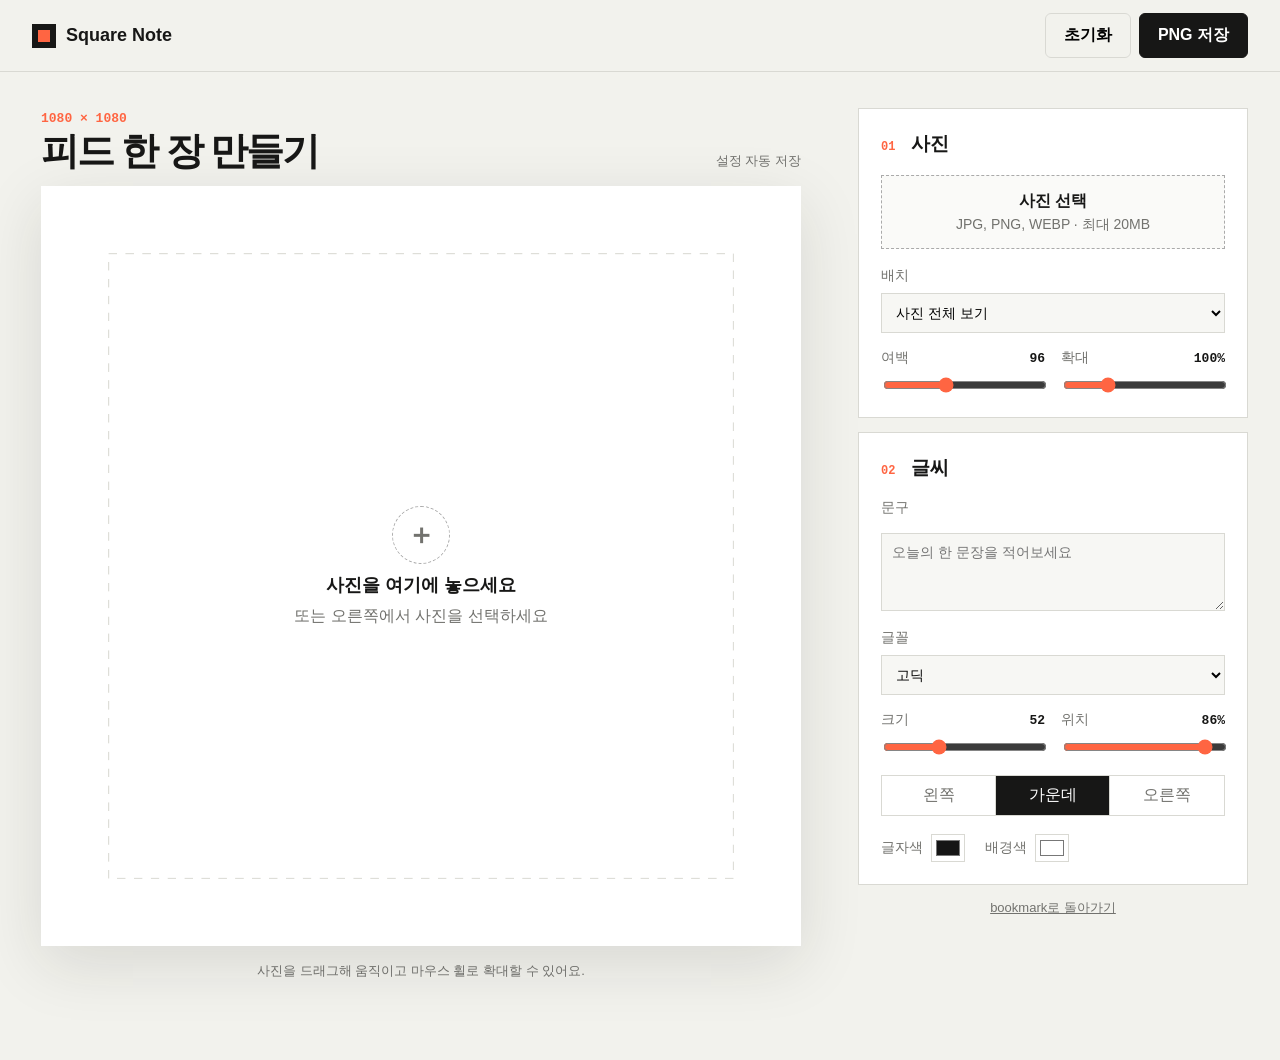
==== access.html @ cfacba8f "feat: turn failed access page into image editor" ====
<!doctype html><html lang="ko"><head><meta charset="utf-8"><meta name="viewport" content="width=device-width,initial-scale=1"><meta name="description" content="인스타 정사각형 사진 편집기"><link rel="icon" href="assets/book-bookmark.svg"><link rel="stylesheet" href="css/access.css?v=20261001-2"><title>Square Note · bookmark</title></head><body>
<header class="topbar"><a class="brand" href="./"><i></i>Square Note</a><div><button id="reset" class="btn light">초기화</button><button id="download" class="btn dark">PNG 저장</button></div></header>
<main class="workspace"><section><div class="heading"><div><small>1080 × 1080</small><h1>피드 한 장 만들기</h1></div><span id="status">설정 자동 저장</span></div><div id="drop" class="canvas-wrap"><canvas id="canvas" width="1080" height="1080"></canvas><div id="hint" class="hint"><b>＋</b><strong>사진을 여기에 놓으세요</strong><span>또는 오른쪽에서 사진을 선택하세요</span></div></div><p class="tip">사진을 드래그해 움직이고 마우스 휠로 확대할 수 있어요.</p></section>
<aside><section class="card"><h2><em>01</em> 사진</h2><label class="upload" for="file"><strong>사진 선택</strong><small>JPG, PNG, WEBP · 최대 20MB</small></label><input id="file" type="file" accept="image/*" hidden><div class="grid"><label class="field wide"><span>배치</span><select id="fit"><option value="contain">사진 전체 보기</option><option value="cover">영역 가득 채우기</option></select></label><label class="field"><span>여백</span><output id="padding-out">96</output><input id="padding" type="range" min="0" max="260" value="96"></label><label class="field"><span>확대</span><output id="zoom-out">100%</output><input id="zoom" type="range" min="50" max="250" value="100"></label></div></section>
<section class="card"><h2><em>02</em> 글씨</h2><label class="field wide text"><span>문구</span><textarea id="text" rows="3" maxlength="120" placeholder="오늘의 한 문장을 적어보세요"></textarea></label><div class="grid"><label class="field wide"><span>글꼴</span><select id="family"><option value="Arial, sans-serif">고딕</option><option value="Georgia, serif">명조</option><option value="'Courier New', monospace">타자기</option></select></label><label class="field"><span>크기</span><output id="size-out">52</output><input id="size" type="range" min="24" max="110" value="52"></label><label class="field"><span>위치</span><output id="y-out">86%</output><input id="text-y" type="range" min="8" max="94" value="86"></label></div><div class="align"><button data-align="left">왼쪽</button><button class="on" data-align="center">가운데</button><button data-align="right">오른쪽</button></div><div class="colors"><label>글자색 <input id="text-color" type="color" value="#151515"></label><label>배경색 <input id="bg" type="color" value="#ffffff"></label></div></section><button id="mobile-download" class="btn dark mobile">PNG로 저장하기</button><a class="back" href="./">bookmark로 돌아가기</a></aside></main><script src="js/access-editor.js?v=20261001-1"></script></body></html>
---- css/access.css ----
:root{font-family:Inter,Pretendard,"Noto Sans KR",sans-serif;color:#171716;background:#f2f2ed;--line:#d9d9d3;--orange:#ff6542}*{box-sizing:border-box}body{margin:0;min-width:320px}button,input,select,textarea{font:inherit}.topbar{height:72px;padding:0 32px;border-bottom:1px solid var(--line);display:flex;align-items:center;justify-content:space-between;position:sticky;top:0;z-index:5;background:rgba(242,242,237,.94);backdrop-filter:blur(12px)}.brand{display:flex;align-items:center;gap:10px;color:inherit;text-decoration:none;font-size:18px;font-weight:800}.brand i{width:24px;height:24px;border:6px solid #171716;background:var(--orange)}.topbar>div{display:flex;gap:8px}.btn{border:1px solid #171716;border-radius:6px;padding:11px 18px;font-weight:750;cursor:pointer}.dark{background:#171716;color:#fff}.light{background:transparent;border-color:var(--line)}.workspace{max-width:1380px;margin:auto;padding:36px 32px 64px;display:grid;grid-template-columns:minmax(0,1fr) 390px;gap:48px;align-items:start}.heading{max-width:760px;margin:0 auto 16px;display:flex;align-items:end;justify-content:space-between}.heading small{color:var(--orange);font:700 13px "Courier New"}.heading h1{font-size:clamp(26px,3vw,40px);letter-spacing:-.055em;line-height:1;margin:6px 0 0}.heading span,.tip{font-size:13px;color:#72726e}.canvas-wrap{position:relative;width:min(100%,760px);aspect-ratio:1;margin:auto;background:#fff;box-shadow:0 18px 60px rgba(30,30,24,.12);overflow:hidden;touch-action:none}.canvas-wrap.over{outline:4px solid var(--orange);outline-offset:4px}canvas{display:block;width:100%;height:100%}.hint{position:absolute;inset:0;display:flex;flex-direction:column;align-items:center;justify-content:center;gap:9px;color:#72726e;pointer-events:none}.hint.hide{display:none}.hint b{width:58px;height:58px;border:1px dashed #aaa;border-radius:50%;display:grid;place-items:center;font-size:28px}.hint strong{color:#171716;font-size:18px}.tip{text-align:center;margin:16px 0}aside{display:grid;gap:14px;position:sticky;top:92px}.card{background:#fff;border:1px solid var(--line);padding:22px}.card h2{font-size:19px;margin:0 0 18px}.card h2 em{font:700 12px "Courier New";color:var(--orange);font-style:normal;margin-right:10px}.upload{min-height:74px;border:1px dashed #aaa;display:flex;align-items:center;justify-content:center;flex-direction:column;gap:4px;background:#fafaf8;cursor:pointer}.upload:hover{border-color:var(--orange);background:#fff6f3}.upload small,.field{color:#72726e;font-size:14px}.grid{display:grid;grid-template-columns:1fr 1fr;gap:16px;margin-top:18px}.field{display:grid;grid-template-columns:1fr auto;gap:8px;align-items:center}.field.wide{grid-column:1/-1}.field select,.field textarea{grid-column:1/-1;width:100%;padding:10px;border:1px solid var(--line);background:#f7f7f4}.field input[type=range]{grid-column:1/-1;width:100%;accent-color:var(--orange)}.field output{color:#171716;font:700 13px "Courier New"}.text{display:flex;align-items:stretch;flex-direction:column}.text textarea{min-height:78px;resize:vertical;margin-top:8px}.align{display:grid;grid-template-columns:repeat(3,1fr);border:1px solid var(--line);margin-top:18px}.align button{padding:9px;border:0;border-right:1px solid var(--line);background:#fff;color:#72726e}.align button:last-child{border:0}.align button.on{background:#171716;color:#fff}.colors{display:flex;gap:20px;margin-top:18px}.colors label{display:flex;align-items:center;gap:8px;color:#72726e;font-size:14px}.colors input{width:34px;height:28px;border:1px solid var(--line);background:#fff}.back{text-align:center;color:#72726e;font-size:13px}.mobile{display:none}@media(max-width:940px){.workspace{grid-template-columns:1fr;gap:28px;padding:24px 18px 48px}aside{position:static}.canvas-wrap,.heading{width:min(100%,680px)}}@media(max-width:560px){.topbar{height:62px;padding:0 14px}.topbar .dark{display:none}.workspace{padding:20px 14px 44px}.heading>span{display:none}.card{padding:18px}.grid{grid-template-columns:1fr}.field.wide{grid-column:auto}.mobile{display:block;width:100%}}
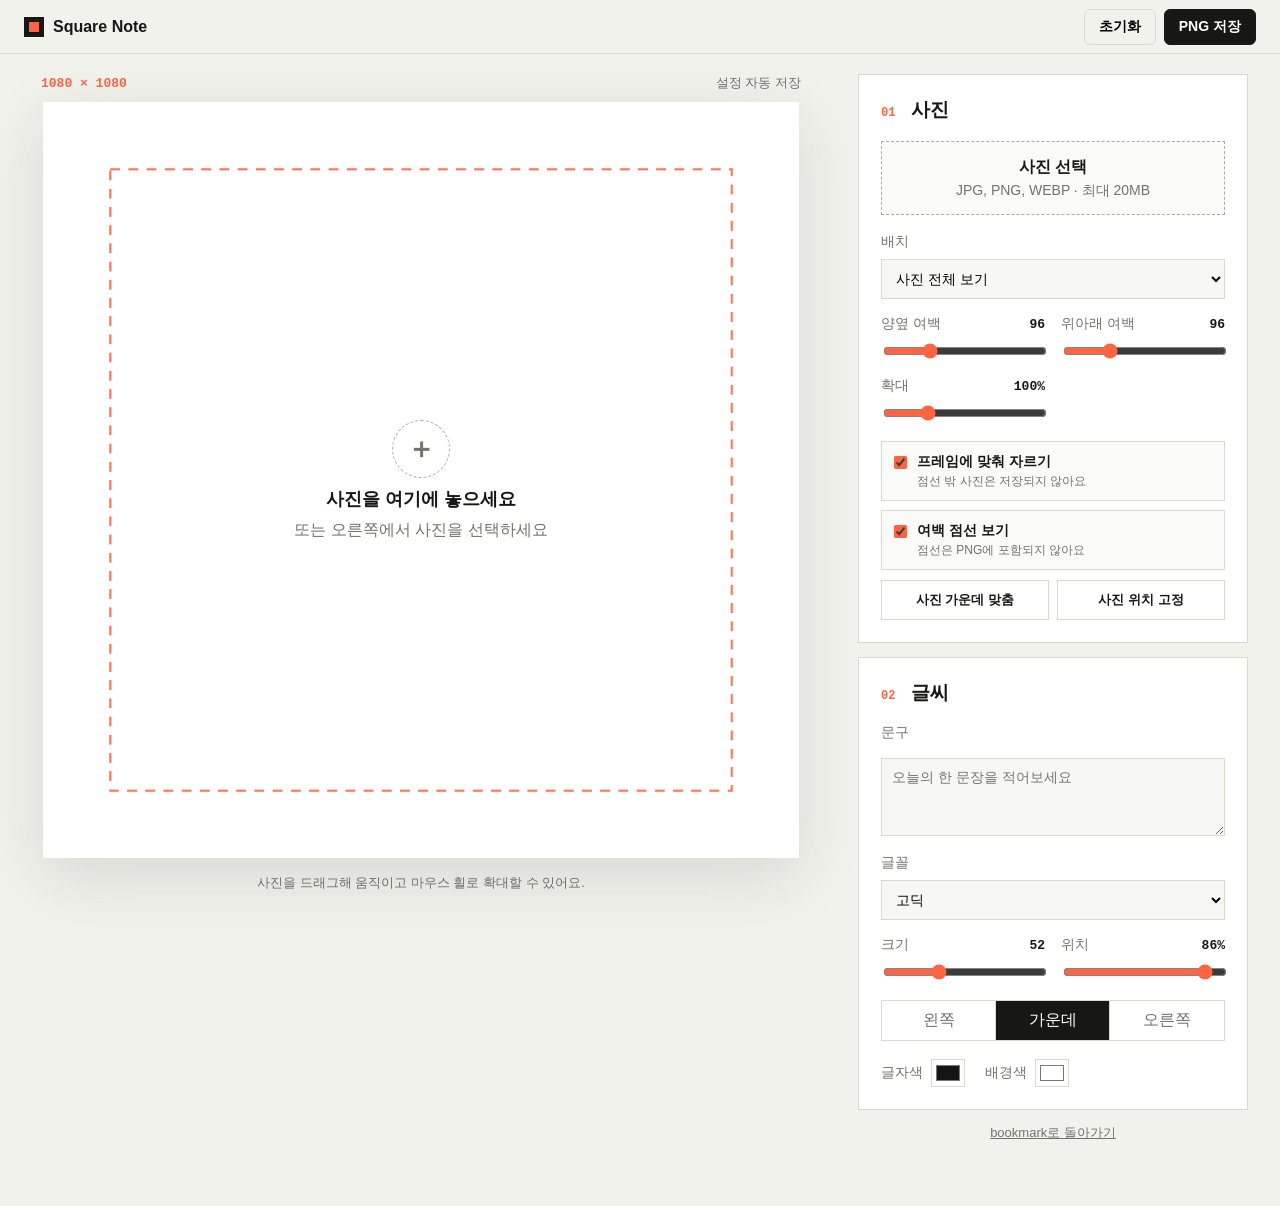
==== commit 40852871: "Upgrade Square Note editor controls" ====
--- a/access.html
+++ b/access.html
@@ -1,5 +1,40 @@
-<!doctype html><html lang="ko"><head><meta charset="utf-8"><meta name="viewport" content="width=device-width,initial-scale=1"><meta name="description" content="인스타 정사각형 사진 편집기"><link rel="icon" href="assets/book-bookmark.svg"><link rel="stylesheet" href="css/access.css?v=20261001-2"><title>Square Note · bookmark</title></head><body>
+<!doctype html>
+<html lang="ko">
+<head>
+  <meta charset="utf-8"><meta name="viewport" content="width=device-width,initial-scale=1">
+  <meta name="description" content="인스타 정사각형 사진 편집기"><link rel="icon" href="assets/book-bookmark.svg">
+  <link rel="stylesheet" href="css/access.css?v=20261002-1"><title>Square Note · bookmark</title>
+</head>
+<body>
 <header class="topbar"><a class="brand" href="./"><i></i>Square Note</a><div><button id="reset" class="btn light">초기화</button><button id="download" class="btn dark">PNG 저장</button></div></header>
-<main class="workspace"><section><div class="heading"><div><small>1080 × 1080</small><h1>피드 한 장 만들기</h1></div><span id="status">설정 자동 저장</span></div><div id="drop" class="canvas-wrap"><canvas id="canvas" width="1080" height="1080"></canvas><div id="hint" class="hint"><b>＋</b><strong>사진을 여기에 놓으세요</strong><span>또는 오른쪽에서 사진을 선택하세요</span></div></div><p class="tip">사진을 드래그해 움직이고 마우스 휠로 확대할 수 있어요.</p></section>
-<aside><section class="card"><h2><em>01</em> 사진</h2><label class="upload" for="file"><strong>사진 선택</strong><small>JPG, PNG, WEBP · 최대 20MB</small></label><input id="file" type="file" accept="image/*" hidden><div class="grid"><label class="field wide"><span>배치</span><select id="fit"><option value="contain">사진 전체 보기</option><option value="cover">영역 가득 채우기</option></select></label><label class="field"><span>여백</span><output id="padding-out">96</output><input id="padding" type="range" min="0" max="260" value="96"></label><label class="field"><span>확대</span><output id="zoom-out">100%</output><input id="zoom" type="range" min="50" max="250" value="100"></label></div></section>
-<section class="card"><h2><em>02</em> 글씨</h2><label class="field wide text"><span>문구</span><textarea id="text" rows="3" maxlength="120" placeholder="오늘의 한 문장을 적어보세요"></textarea></label><div class="grid"><label class="field wide"><span>글꼴</span><select id="family"><option value="Arial, sans-serif">고딕</option><option value="Georgia, serif">명조</option><option value="'Courier New', monospace">타자기</option></select></label><label class="field"><span>크기</span><output id="size-out">52</output><input id="size" type="range" min="24" max="110" value="52"></label><label class="field"><span>위치</span><output id="y-out">86%</output><input id="text-y" type="range" min="8" max="94" value="86"></label></div><div class="align"><button data-align="left">왼쪽</button><button class="on" data-align="center">가운데</button><button data-align="right">오른쪽</button></div><div class="colors"><label>글자색 <input id="text-color" type="color" value="#151515"></label><label>배경색 <input id="bg" type="color" value="#ffffff"></label></div></section><button id="mobile-download" class="btn dark mobile">PNG로 저장하기</button><a class="back" href="./">bookmark로 돌아가기</a></aside></main><script src="js/access-editor.js?v=20261001-1"></script></body></html>
+<main class="workspace">
+  <section class="preview">
+    <div class="heading"><small>1080 × 1080</small><span id="status">설정 자동 저장</span></div>
+    <div id="drop" class="canvas-wrap"><canvas id="canvas" width="1080" height="1080"></canvas><div id="hint" class="hint"><b>＋</b><strong>사진을 여기에 놓으세요</strong><span>또는 오른쪽에서 사진을 선택하세요</span></div></div>
+    <p class="tip">사진을 드래그해 움직이고 마우스 휠로 확대할 수 있어요.</p>
+  </section>
+  <aside>
+    <section class="card">
+      <h2><em>01</em> 사진</h2><label class="upload" for="file"><strong>사진 선택</strong><small>JPG, PNG, WEBP · 최대 20MB</small></label><input id="file" type="file" accept="image/*" hidden>
+      <div class="grid">
+        <label class="field wide"><span>배치</span><select id="fit"><option value="contain">사진 전체 보기</option><option value="cover">영역 가득 채우기</option></select></label>
+        <label class="field"><span>양옆 여백</span><output id="padding-x-out">96</output><input id="padding-x" type="range" min="0" max="360" value="96"></label>
+        <label class="field"><span>위아래 여백</span><output id="padding-y-out">96</output><input id="padding-y" type="range" min="0" max="360" value="96"></label>
+        <label class="field"><span>확대</span><output id="zoom-out">100%</output><input id="zoom" type="range" min="50" max="250" value="100"></label>
+      </div>
+      <div class="photo-options">
+        <label><input id="crop" type="checkbox" checked><span><strong>프레임에 맞춰 자르기</strong><small>점선 밖 사진은 저장되지 않아요</small></span></label>
+        <label><input id="guides" type="checkbox" checked><span><strong>여백 점선 보기</strong><small>점선은 PNG에 포함되지 않아요</small></span></label>
+      </div>
+      <div class="photo-actions"><button id="center" type="button">사진 가운데 맞춤</button><button id="lock" type="button" aria-pressed="false">사진 위치 고정</button></div>
+    </section>
+    <section class="card">
+      <h2><em>02</em> 글씨</h2><label class="field wide text"><span>문구</span><textarea id="text" rows="3" maxlength="120" placeholder="오늘의 한 문장을 적어보세요"></textarea></label>
+      <div class="grid"><label class="field wide"><span>글꼴</span><select id="family"><option value="Arial, sans-serif">고딕</option><option value="Georgia, serif">명조</option><option value="'Courier New', monospace">타자기</option></select></label><label class="field"><span>크기</span><output id="size-out">52</output><input id="size" type="range" min="24" max="110" value="52"></label><label class="field"><span>위치</span><output id="y-out">86%</output><input id="text-y" type="range" min="8" max="94" value="86"></label></div>
+      <div class="align"><button data-align="left">왼쪽</button><button class="on" data-align="center">가운데</button><button data-align="right">오른쪽</button></div><div class="colors"><label>글자색 <input id="text-color" type="color" value="#151515"></label><label>배경색 <input id="bg" type="color" value="#ffffff"></label></div>
+    </section>
+    <button id="mobile-download" class="btn dark mobile">PNG로 저장하기</button><a class="back" href="./">bookmark로 돌아가기</a>
+  </aside>
+</main>
+<script src="js/access-editor.js?v=20261002-1"></script>
+</body></html>
--- a/css/access.css
+++ b/css/access.css
@@ -1 +1,8 @@
-:root{font-family:Inter,Pretendard,"Noto Sans KR",sans-serif;color:#171716;background:#f2f2ed;--line:#d9d9d3;--orange:#ff6542}*{box-sizing:border-box}body{margin:0;min-width:320px}button,input,select,textarea{font:inherit}.topbar{height:72px;padding:0 32px;border-bottom:1px solid var(--line);display:flex;align-items:center;justify-content:space-between;position:sticky;top:0;z-index:5;background:rgba(242,242,237,.94);backdrop-filter:blur(12px)}.brand{display:flex;align-items:center;gap:10px;color:inherit;text-decoration:none;font-size:18px;font-weight:800}.brand i{width:24px;height:24px;border:6px solid #171716;background:var(--orange)}.topbar>div{display:flex;gap:8px}.btn{border:1px solid #171716;border-radius:6px;padding:11px 18px;font-weight:750;cursor:pointer}.dark{background:#171716;color:#fff}.light{background:transparent;border-color:var(--line)}.workspace{max-width:1380px;margin:auto;padding:36px 32px 64px;display:grid;grid-template-columns:minmax(0,1fr) 390px;gap:48px;align-items:start}.heading{max-width:760px;margin:0 auto 16px;display:flex;align-items:end;justify-content:space-between}.heading small{color:var(--orange);font:700 13px "Courier New"}.heading h1{font-size:clamp(26px,3vw,40px);letter-spacing:-.055em;line-height:1;margin:6px 0 0}.heading span,.tip{font-size:13px;color:#72726e}.canvas-wrap{position:relative;width:min(100%,760px);aspect-ratio:1;margin:auto;background:#fff;box-shadow:0 18px 60px rgba(30,30,24,.12);overflow:hidden;touch-action:none}.canvas-wrap.over{outline:4px solid var(--orange);outline-offset:4px}canvas{display:block;width:100%;height:100%}.hint{position:absolute;inset:0;display:flex;flex-direction:column;align-items:center;justify-content:center;gap:9px;color:#72726e;pointer-events:none}.hint.hide{display:none}.hint b{width:58px;height:58px;border:1px dashed #aaa;border-radius:50%;display:grid;place-items:center;font-size:28px}.hint strong{color:#171716;font-size:18px}.tip{text-align:center;margin:16px 0}aside{display:grid;gap:14px;position:sticky;top:92px}.card{background:#fff;border:1px solid var(--line);padding:22px}.card h2{font-size:19px;margin:0 0 18px}.card h2 em{font:700 12px "Courier New";color:var(--orange);font-style:normal;margin-right:10px}.upload{min-height:74px;border:1px dashed #aaa;display:flex;align-items:center;justify-content:center;flex-direction:column;gap:4px;background:#fafaf8;cursor:pointer}.upload:hover{border-color:var(--orange);background:#fff6f3}.upload small,.field{color:#72726e;font-size:14px}.grid{display:grid;grid-template-columns:1fr 1fr;gap:16px;margin-top:18px}.field{display:grid;grid-template-columns:1fr auto;gap:8px;align-items:center}.field.wide{grid-column:1/-1}.field select,.field textarea{grid-column:1/-1;width:100%;padding:10px;border:1px solid var(--line);background:#f7f7f4}.field input[type=range]{grid-column:1/-1;width:100%;accent-color:var(--orange)}.field output{color:#171716;font:700 13px "Courier New"}.text{display:flex;align-items:stretch;flex-direction:column}.text textarea{min-height:78px;resize:vertical;margin-top:8px}.align{display:grid;grid-template-columns:repeat(3,1fr);border:1px solid var(--line);margin-top:18px}.align button{padding:9px;border:0;border-right:1px solid var(--line);background:#fff;color:#72726e}.align button:last-child{border:0}.align button.on{background:#171716;color:#fff}.colors{display:flex;gap:20px;margin-top:18px}.colors label{display:flex;align-items:center;gap:8px;color:#72726e;font-size:14px}.colors input{width:34px;height:28px;border:1px solid var(--line);background:#fff}.back{text-align:center;color:#72726e;font-size:13px}.mobile{display:none}@media(max-width:940px){.workspace{grid-template-columns:1fr;gap:28px;padding:24px 18px 48px}aside{position:static}.canvas-wrap,.heading{width:min(100%,680px)}}@media(max-width:560px){.topbar{height:62px;padding:0 14px}.topbar .dark{display:none}.workspace{padding:20px 14px 44px}.heading>span{display:none}.card{padding:18px}.grid{grid-template-columns:1fr}.field.wide{grid-column:auto}.mobile{display:block;width:100%}}
+:root{font-family:Inter,Pretendard,"Noto Sans KR",sans-serif;color:#171716;background:#f2f2ed;--line:#d9d9d3;--orange:#ff6542;--muted:#72726e}*{box-sizing:border-box}body{margin:0;min-width:320px}button,input,select,textarea{font:inherit}.topbar{height:54px;padding:0 24px;border-bottom:1px solid var(--line);display:flex;align-items:center;justify-content:space-between;position:sticky;top:0;z-index:5;background:rgba(242,242,237,.94);backdrop-filter:blur(12px)}.brand{display:flex;align-items:center;gap:9px;color:inherit;text-decoration:none;font-size:16px;font-weight:800}.brand i{width:20px;height:20px;border:5px solid #171716;background:var(--orange)}.topbar>div{display:flex;gap:8px}.btn{border:1px solid #171716;border-radius:6px;padding:8px 14px;font-size:14px;font-weight:750;cursor:pointer}.dark{background:#171716;color:#fff}.light{background:transparent;border-color:var(--line)}
+.workspace{max-width:1380px;margin:auto;padding:20px 32px 64px;display:grid;grid-template-columns:minmax(0,1fr) 390px;gap:48px;align-items:start}.preview{min-width:0;position:sticky;top:74px;align-self:start}.heading{max-width:760px;margin:0 auto 10px;display:flex;align-items:center;justify-content:space-between}.heading small{color:var(--orange);font:700 13px "Courier New"}.heading span,.tip{font-size:13px;color:var(--muted)}.canvas-wrap{position:relative;width:min(100%,760px,calc(100vh - 144px));aspect-ratio:1;margin:auto;background:#fff;box-shadow:0 18px 60px rgba(30,30,24,.12);overflow:hidden;touch-action:none}.canvas-wrap.over{outline:4px solid var(--orange);outline-offset:4px}canvas{display:block;width:100%;height:100%}canvas.locked{cursor:not-allowed}.hint{position:absolute;inset:0;display:flex;flex-direction:column;align-items:center;justify-content:center;gap:9px;color:var(--muted);pointer-events:none}.hint.hide{display:none}.hint b{width:58px;height:58px;border:1px dashed #aaa;border-radius:50%;display:grid;place-items:center;font-size:28px}.hint strong{color:#171716;font-size:18px}.tip{text-align:center;margin:16px 0}
+aside{display:grid;gap:14px;position:sticky;top:74px}.card{background:#fff;border:1px solid var(--line);padding:22px}.card h2{font-size:19px;margin:0 0 18px}.card h2 em{font:700 12px "Courier New";color:var(--orange);font-style:normal;margin-right:10px}.upload{min-height:74px;border:1px dashed #aaa;display:flex;align-items:center;justify-content:center;flex-direction:column;gap:4px;background:#fafaf8;cursor:pointer}.upload:hover{border-color:var(--orange);background:#fff6f3}.upload small,.field{color:var(--muted);font-size:14px}.grid{display:grid;grid-template-columns:1fr 1fr;gap:16px;margin-top:18px}.field{display:grid;grid-template-columns:1fr auto;gap:8px;align-items:center}.field.wide{grid-column:1/-1}.field select,.field textarea{grid-column:1/-1;width:100%;padding:10px;border:1px solid var(--line);background:#f7f7f4}.field input[type=range]{grid-column:1/-1;width:100%;accent-color:var(--orange)}.field input[type=range]:disabled{cursor:not-allowed;opacity:.45}.field output{color:#171716;font:700 13px "Courier New"}.text{display:flex;align-items:stretch;flex-direction:column}.text textarea{min-height:78px;resize:vertical;margin-top:8px}
+.photo-options{display:grid;gap:9px;margin-top:18px}.photo-options>label{display:flex;align-items:flex-start;gap:10px;padding:11px 12px;border:1px solid var(--line);background:#fafaf8;cursor:pointer}.photo-options input{margin:3px 0 0;accent-color:var(--orange)}.photo-options span{display:grid;gap:2px}.photo-options strong{font-size:14px}.photo-options small{color:var(--muted);font-size:12px;line-height:1.35}.photo-actions{display:grid;grid-template-columns:1fr 1fr;gap:8px;margin-top:10px}.photo-actions button{min-height:40px;padding:8px 10px;border:1px solid var(--line);background:#fff;color:#171716;font-size:13px;font-weight:700;cursor:pointer}.photo-actions button:hover{border-color:#171716}.photo-actions button.on{color:#fff;background:var(--orange);border-color:var(--orange)}
+.align{display:grid;grid-template-columns:repeat(3,1fr);border:1px solid var(--line);margin-top:18px}.align button{padding:9px;border:0;border-right:1px solid var(--line);background:#fff;color:var(--muted)}.align button:last-child{border:0}.align button.on{background:#171716;color:#fff}.colors{display:flex;gap:20px;margin-top:18px}.colors label{display:flex;align-items:center;gap:8px;color:var(--muted);font-size:14px}.colors input{width:34px;height:28px;border:1px solid var(--line);background:#fff}.back{text-align:center;color:var(--muted);font-size:13px}.mobile{display:none}
+@media(max-width:940px){.workspace{grid-template-columns:1fr;gap:28px;padding:24px 18px 48px}.preview,aside{position:static}.canvas-wrap,.heading{width:min(100%,680px)}}
+@media(max-width:560px){.topbar{height:52px;padding:0 14px}.topbar .dark{display:none}.workspace{padding:20px 14px 44px}.heading>span{display:none}.card{padding:18px}.grid{grid-template-columns:1fr}.field.wide{grid-column:auto}.mobile{display:block;width:100%}}
+@media(prefers-reduced-motion:reduce){*{scroll-behavior:auto!important;transition:none!important}}
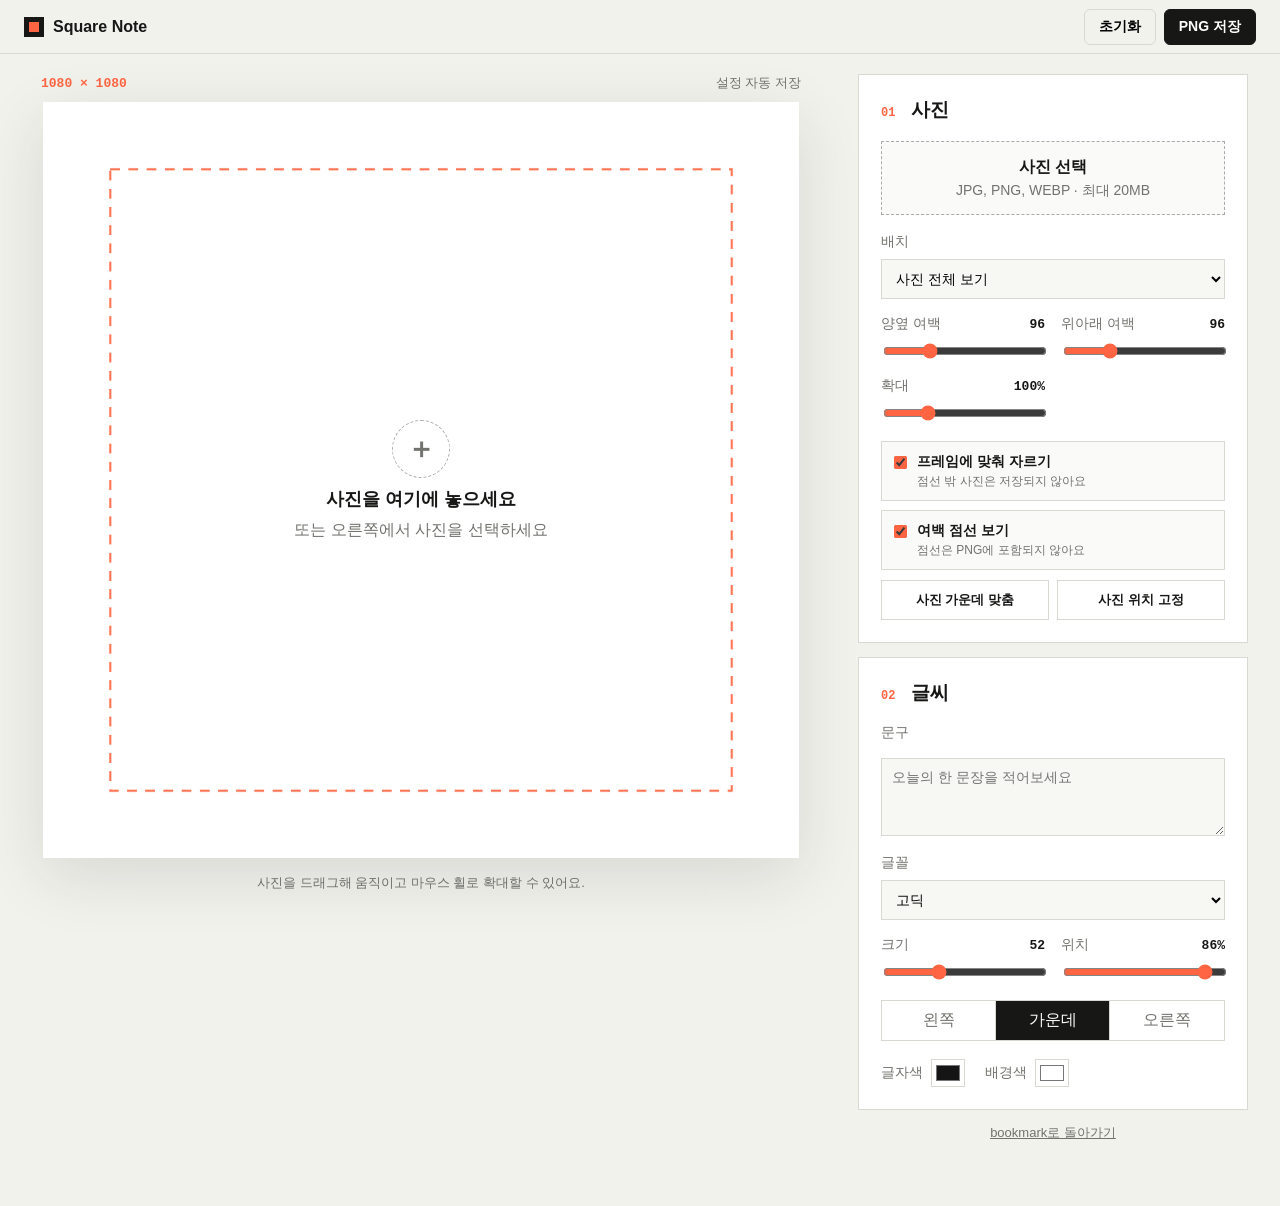
==== commit 4e594563: "Keep editor canvas fixed while scrolling" ====
--- a/access.html
+++ b/access.html
@@ -3,7 +3,7 @@
 <head>
   <meta charset="utf-8"><meta name="viewport" content="width=device-width,initial-scale=1">
   <meta name="description" content="인스타 정사각형 사진 편집기"><link rel="icon" href="assets/book-bookmark.svg">
-  <link rel="stylesheet" href="css/access.css?v=20261002-1"><title>Square Note · bookmark</title>
+  <link rel="stylesheet" href="css/access.css?v=20261002-2"><title>Square Note · bookmark</title>
 </head>
 <body>
 <header class="topbar"><a class="brand" href="./"><i></i>Square Note</a><div><button id="reset" class="btn light">초기화</button><button id="download" class="btn dark">PNG 저장</button></div></header>
--- a/css/access.css
+++ b/css/access.css
@@ -1,8 +1,8 @@
 :root{font-family:Inter,Pretendard,"Noto Sans KR",sans-serif;color:#171716;background:#f2f2ed;--line:#d9d9d3;--orange:#ff6542;--muted:#72726e}*{box-sizing:border-box}body{margin:0;min-width:320px}button,input,select,textarea{font:inherit}.topbar{height:54px;padding:0 24px;border-bottom:1px solid var(--line);display:flex;align-items:center;justify-content:space-between;position:sticky;top:0;z-index:5;background:rgba(242,242,237,.94);backdrop-filter:blur(12px)}.brand{display:flex;align-items:center;gap:9px;color:inherit;text-decoration:none;font-size:16px;font-weight:800}.brand i{width:20px;height:20px;border:5px solid #171716;background:var(--orange)}.topbar>div{display:flex;gap:8px}.btn{border:1px solid #171716;border-radius:6px;padding:8px 14px;font-size:14px;font-weight:750;cursor:pointer}.dark{background:#171716;color:#fff}.light{background:transparent;border-color:var(--line)}
-.workspace{max-width:1380px;margin:auto;padding:20px 32px 64px;display:grid;grid-template-columns:minmax(0,1fr) 390px;gap:48px;align-items:start}.preview{min-width:0;position:sticky;top:74px;align-self:start}.heading{max-width:760px;margin:0 auto 10px;display:flex;align-items:center;justify-content:space-between}.heading small{color:var(--orange);font:700 13px "Courier New"}.heading span,.tip{font-size:13px;color:var(--muted)}.canvas-wrap{position:relative;width:min(100%,760px,calc(100vh - 144px));aspect-ratio:1;margin:auto;background:#fff;box-shadow:0 18px 60px rgba(30,30,24,.12);overflow:hidden;touch-action:none}.canvas-wrap.over{outline:4px solid var(--orange);outline-offset:4px}canvas{display:block;width:100%;height:100%}canvas.locked{cursor:not-allowed}.hint{position:absolute;inset:0;display:flex;flex-direction:column;align-items:center;justify-content:center;gap:9px;color:var(--muted);pointer-events:none}.hint.hide{display:none}.hint b{width:58px;height:58px;border:1px dashed #aaa;border-radius:50%;display:grid;place-items:center;font-size:28px}.hint strong{color:#171716;font-size:18px}.tip{text-align:center;margin:16px 0}
-aside{display:grid;gap:14px;position:sticky;top:74px}.card{background:#fff;border:1px solid var(--line);padding:22px}.card h2{font-size:19px;margin:0 0 18px}.card h2 em{font:700 12px "Courier New";color:var(--orange);font-style:normal;margin-right:10px}.upload{min-height:74px;border:1px dashed #aaa;display:flex;align-items:center;justify-content:center;flex-direction:column;gap:4px;background:#fafaf8;cursor:pointer}.upload:hover{border-color:var(--orange);background:#fff6f3}.upload small,.field{color:var(--muted);font-size:14px}.grid{display:grid;grid-template-columns:1fr 1fr;gap:16px;margin-top:18px}.field{display:grid;grid-template-columns:1fr auto;gap:8px;align-items:center}.field.wide{grid-column:1/-1}.field select,.field textarea{grid-column:1/-1;width:100%;padding:10px;border:1px solid var(--line);background:#f7f7f4}.field input[type=range]{grid-column:1/-1;width:100%;accent-color:var(--orange)}.field input[type=range]:disabled{cursor:not-allowed;opacity:.45}.field output{color:#171716;font:700 13px "Courier New"}.text{display:flex;align-items:stretch;flex-direction:column}.text textarea{min-height:78px;resize:vertical;margin-top:8px}
+.workspace{max-width:1380px;margin:auto;padding:20px 32px 64px}.preview{position:fixed;top:74px;left:max(32px,calc((100vw - 1380px)/2 + 32px));width:min(calc(100vw - 502px),878px)}.heading{max-width:760px;margin:0 auto 10px;display:flex;align-items:center;justify-content:space-between}.heading small{color:var(--orange);font:700 13px "Courier New"}.heading span,.tip{font-size:13px;color:var(--muted)}.canvas-wrap{position:relative;width:min(100%,760px,calc(100vh - 144px));aspect-ratio:1;margin:auto;background:#fff;box-shadow:0 18px 60px rgba(30,30,24,.12);overflow:hidden;touch-action:none}.canvas-wrap.over{outline:4px solid var(--orange);outline-offset:4px}canvas{display:block;width:100%;height:100%}canvas.locked{cursor:not-allowed}.hint{position:absolute;inset:0;display:flex;flex-direction:column;align-items:center;justify-content:center;gap:9px;color:var(--muted);pointer-events:none}.hint.hide{display:none}.hint b{width:58px;height:58px;border:1px dashed #aaa;border-radius:50%;display:grid;place-items:center;font-size:28px}.hint strong{color:#171716;font-size:18px}.tip{text-align:center;margin:16px 0}
+aside{width:390px;margin-left:auto;display:grid;gap:14px}.card{background:#fff;border:1px solid var(--line);padding:22px}.card h2{font-size:19px;margin:0 0 18px}.card h2 em{font:700 12px "Courier New";color:var(--orange);font-style:normal;margin-right:10px}.upload{min-height:74px;border:1px dashed #aaa;display:flex;align-items:center;justify-content:center;flex-direction:column;gap:4px;background:#fafaf8;cursor:pointer}.upload:hover{border-color:var(--orange);background:#fff6f3}.upload small,.field{color:var(--muted);font-size:14px}.grid{display:grid;grid-template-columns:1fr 1fr;gap:16px;margin-top:18px}.field{display:grid;grid-template-columns:1fr auto;gap:8px;align-items:center}.field.wide{grid-column:1/-1}.field select,.field textarea{grid-column:1/-1;width:100%;padding:10px;border:1px solid var(--line);background:#f7f7f4}.field input[type=range]{grid-column:1/-1;width:100%;accent-color:var(--orange)}.field input[type=range]:disabled{cursor:not-allowed;opacity:.45}.field output{color:#171716;font:700 13px "Courier New"}.text{display:flex;align-items:stretch;flex-direction:column}.text textarea{min-height:78px;resize:vertical;margin-top:8px}
 .photo-options{display:grid;gap:9px;margin-top:18px}.photo-options>label{display:flex;align-items:flex-start;gap:10px;padding:11px 12px;border:1px solid var(--line);background:#fafaf8;cursor:pointer}.photo-options input{margin:3px 0 0;accent-color:var(--orange)}.photo-options span{display:grid;gap:2px}.photo-options strong{font-size:14px}.photo-options small{color:var(--muted);font-size:12px;line-height:1.35}.photo-actions{display:grid;grid-template-columns:1fr 1fr;gap:8px;margin-top:10px}.photo-actions button{min-height:40px;padding:8px 10px;border:1px solid var(--line);background:#fff;color:#171716;font-size:13px;font-weight:700;cursor:pointer}.photo-actions button:hover{border-color:#171716}.photo-actions button.on{color:#fff;background:var(--orange);border-color:var(--orange)}
 .align{display:grid;grid-template-columns:repeat(3,1fr);border:1px solid var(--line);margin-top:18px}.align button{padding:9px;border:0;border-right:1px solid var(--line);background:#fff;color:var(--muted)}.align button:last-child{border:0}.align button.on{background:#171716;color:#fff}.colors{display:flex;gap:20px;margin-top:18px}.colors label{display:flex;align-items:center;gap:8px;color:var(--muted);font-size:14px}.colors input{width:34px;height:28px;border:1px solid var(--line);background:#fff}.back{text-align:center;color:var(--muted);font-size:13px}.mobile{display:none}
-@media(max-width:940px){.workspace{grid-template-columns:1fr;gap:28px;padding:24px 18px 48px}.preview,aside{position:static}.canvas-wrap,.heading{width:min(100%,680px)}}
+@media(max-width:940px){.workspace{padding:24px 18px 48px}.preview{position:static;width:auto}.canvas-wrap,.heading{width:min(100%,680px)}aside{width:auto;margin:28px 0 0}}
 @media(max-width:560px){.topbar{height:52px;padding:0 14px}.topbar .dark{display:none}.workspace{padding:20px 14px 44px}.heading>span{display:none}.card{padding:18px}.grid{grid-template-columns:1fr}.field.wide{grid-column:auto}.mobile{display:block;width:100%}}
 @media(prefers-reduced-motion:reduce){*{scroll-behavior:auto!important;transition:none!important}}
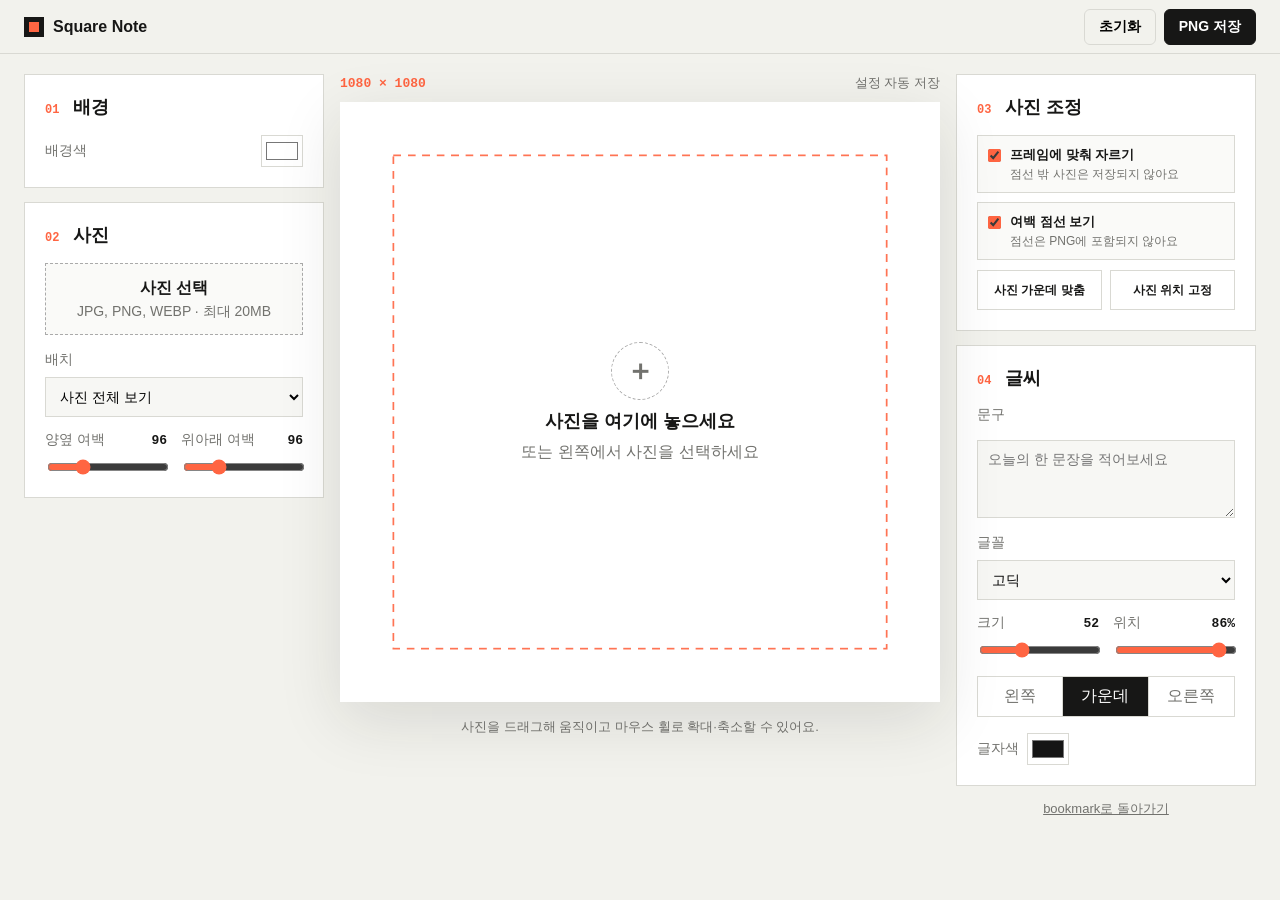
==== commit ab50d07b: "Center canvas between editing controls" ====
--- a/access.html
+++ b/access.html
@@ -1,40 +1,22 @@
 <!doctype html>
-<html lang="ko">
-<head>
-  <meta charset="utf-8"><meta name="viewport" content="width=device-width,initial-scale=1">
-  <meta name="description" content="인스타 정사각형 사진 편집기"><link rel="icon" href="assets/book-bookmark.svg">
-  <link rel="stylesheet" href="css/access.css?v=20261002-2"><title>Square Note · bookmark</title>
-</head>
+<html lang="ko"><head><meta charset="utf-8"><meta name="viewport" content="width=device-width,initial-scale=1"><meta name="description" content="인스타 정사각형 사진 편집기"><link rel="icon" href="assets/book-bookmark.svg"><link rel="stylesheet" href="css/access.css?v=20261003-1"><title>Square Note · bookmark</title></head>
 <body>
 <header class="topbar"><a class="brand" href="./"><i></i>Square Note</a><div><button id="reset" class="btn light">초기화</button><button id="download" class="btn dark">PNG 저장</button></div></header>
 <main class="workspace">
-  <section class="preview">
-    <div class="heading"><small>1080 × 1080</small><span id="status">설정 자동 저장</span></div>
-    <div id="drop" class="canvas-wrap"><canvas id="canvas" width="1080" height="1080"></canvas><div id="hint" class="hint"><b>＋</b><strong>사진을 여기에 놓으세요</strong><span>또는 오른쪽에서 사진을 선택하세요</span></div></div>
-    <p class="tip">사진을 드래그해 움직이고 마우스 휠로 확대할 수 있어요.</p>
-  </section>
-  <aside>
-    <section class="card">
-      <h2><em>01</em> 사진</h2><label class="upload" for="file"><strong>사진 선택</strong><small>JPG, PNG, WEBP · 최대 20MB</small></label><input id="file" type="file" accept="image/*" hidden>
-      <div class="grid">
-        <label class="field wide"><span>배치</span><select id="fit"><option value="contain">사진 전체 보기</option><option value="cover">영역 가득 채우기</option></select></label>
-        <label class="field"><span>양옆 여백</span><output id="padding-x-out">96</output><input id="padding-x" type="range" min="0" max="360" value="96"></label>
-        <label class="field"><span>위아래 여백</span><output id="padding-y-out">96</output><input id="padding-y" type="range" min="0" max="360" value="96"></label>
-        <label class="field"><span>확대</span><output id="zoom-out">100%</output><input id="zoom" type="range" min="50" max="250" value="100"></label>
-      </div>
-      <div class="photo-options">
-        <label><input id="crop" type="checkbox" checked><span><strong>프레임에 맞춰 자르기</strong><small>점선 밖 사진은 저장되지 않아요</small></span></label>
-        <label><input id="guides" type="checkbox" checked><span><strong>여백 점선 보기</strong><small>점선은 PNG에 포함되지 않아요</small></span></label>
-      </div>
-      <div class="photo-actions"><button id="center" type="button">사진 가운데 맞춤</button><button id="lock" type="button" aria-pressed="false">사진 위치 고정</button></div>
+  <aside class="controls controls-left">
+    <section class="card"><h2><em>01</em> 배경</h2><label class="background-picker"><span>배경색</span><input id="bg" type="color" value="#ffffff"></label></section>
+    <section class="card"><h2><em>02</em> 사진</h2><label class="upload" for="file"><strong>사진 선택</strong><small>JPG, PNG, WEBP · 최대 20MB</small></label><input id="file" type="file" accept="image/*" hidden>
+      <div class="grid"><label class="field wide"><span>배치</span><select id="fit"><option value="contain">사진 전체 보기</option><option value="cover">영역 가득 채우기</option></select></label><label class="field"><span>양옆 여백</span><output id="padding-x-out">96</output><input id="padding-x" type="range" min="0" max="360" value="96"></label><label class="field"><span>위아래 여백</span><output id="padding-y-out">96</output><input id="padding-y" type="range" min="0" max="360" value="96"></label></div>
     </section>
-    <section class="card">
-      <h2><em>02</em> 글씨</h2><label class="field wide text"><span>문구</span><textarea id="text" rows="3" maxlength="120" placeholder="오늘의 한 문장을 적어보세요"></textarea></label>
-      <div class="grid"><label class="field wide"><span>글꼴</span><select id="family"><option value="Arial, sans-serif">고딕</option><option value="Georgia, serif">명조</option><option value="'Courier New', monospace">타자기</option></select></label><label class="field"><span>크기</span><output id="size-out">52</output><input id="size" type="range" min="24" max="110" value="52"></label><label class="field"><span>위치</span><output id="y-out">86%</output><input id="text-y" type="range" min="8" max="94" value="86"></label></div>
-      <div class="align"><button data-align="left">왼쪽</button><button class="on" data-align="center">가운데</button><button data-align="right">오른쪽</button></div><div class="colors"><label>글자색 <input id="text-color" type="color" value="#151515"></label><label>배경색 <input id="bg" type="color" value="#ffffff"></label></div>
-    </section>
+  </aside>
+
+  <section class="preview"><div class="heading"><small>1080 × 1080</small><span id="status">설정 자동 저장</span></div><div id="drop" class="canvas-wrap"><canvas id="canvas" width="1080" height="1080"></canvas><div id="hint" class="hint"><b>＋</b><strong>사진을 여기에 놓으세요</strong><span>또는 왼쪽에서 사진을 선택하세요</span></div></div><p class="tip">사진을 드래그해 움직이고 마우스 휠로 확대·축소할 수 있어요.</p></section>
+
+  <aside class="controls controls-right">
+    <section class="card"><h2><em>03</em> 사진 조정</h2><div class="photo-options"><label><input id="crop" type="checkbox" checked><span><strong>프레임에 맞춰 자르기</strong><small>점선 밖 사진은 저장되지 않아요</small></span></label><label><input id="guides" type="checkbox" checked><span><strong>여백 점선 보기</strong><small>점선은 PNG에 포함되지 않아요</small></span></label></div><div class="photo-actions"><button id="center" type="button">사진 가운데 맞춤</button><button id="lock" type="button" aria-pressed="false">사진 위치 고정</button></div></section>
+    <section class="card"><h2><em>04</em> 글씨</h2><label class="field wide text"><span>문구</span><textarea id="text" rows="3" maxlength="120" placeholder="오늘의 한 문장을 적어보세요"></textarea></label><div class="grid"><label class="field wide"><span>글꼴</span><select id="family"><option value="Arial, sans-serif">고딕</option><option value="Georgia, serif">명조</option><option value="'Courier New', monospace">타자기</option></select></label><label class="field"><span>크기</span><output id="size-out">52</output><input id="size" type="range" min="24" max="110" value="52"></label><label class="field"><span>위치</span><output id="y-out">86%</output><input id="text-y" type="range" min="8" max="94" value="86"></label></div><div class="align"><button data-align="left">왼쪽</button><button class="on" data-align="center">가운데</button><button data-align="right">오른쪽</button></div><div class="colors"><label>글자색 <input id="text-color" type="color" value="#151515"></label></div></section>
     <button id="mobile-download" class="btn dark mobile">PNG로 저장하기</button><a class="back" href="./">bookmark로 돌아가기</a>
   </aside>
 </main>
-<script src="js/access-editor.js?v=20261002-1"></script>
+<script src="js/access-editor.js?v=20261003-1"></script>
 </body></html>
--- a/css/access.css
+++ b/css/access.css
@@ -1,8 +1,7 @@
-:root{font-family:Inter,Pretendard,"Noto Sans KR",sans-serif;color:#171716;background:#f2f2ed;--line:#d9d9d3;--orange:#ff6542;--muted:#72726e}*{box-sizing:border-box}body{margin:0;min-width:320px}button,input,select,textarea{font:inherit}.topbar{height:54px;padding:0 24px;border-bottom:1px solid var(--line);display:flex;align-items:center;justify-content:space-between;position:sticky;top:0;z-index:5;background:rgba(242,242,237,.94);backdrop-filter:blur(12px)}.brand{display:flex;align-items:center;gap:9px;color:inherit;text-decoration:none;font-size:16px;font-weight:800}.brand i{width:20px;height:20px;border:5px solid #171716;background:var(--orange)}.topbar>div{display:flex;gap:8px}.btn{border:1px solid #171716;border-radius:6px;padding:8px 14px;font-size:14px;font-weight:750;cursor:pointer}.dark{background:#171716;color:#fff}.light{background:transparent;border-color:var(--line)}
-.workspace{max-width:1380px;margin:auto;padding:20px 32px 64px}.preview{position:fixed;top:74px;left:max(32px,calc((100vw - 1380px)/2 + 32px));width:min(calc(100vw - 502px),878px)}.heading{max-width:760px;margin:0 auto 10px;display:flex;align-items:center;justify-content:space-between}.heading small{color:var(--orange);font:700 13px "Courier New"}.heading span,.tip{font-size:13px;color:var(--muted)}.canvas-wrap{position:relative;width:min(100%,760px,calc(100vh - 144px));aspect-ratio:1;margin:auto;background:#fff;box-shadow:0 18px 60px rgba(30,30,24,.12);overflow:hidden;touch-action:none}.canvas-wrap.over{outline:4px solid var(--orange);outline-offset:4px}canvas{display:block;width:100%;height:100%}canvas.locked{cursor:not-allowed}.hint{position:absolute;inset:0;display:flex;flex-direction:column;align-items:center;justify-content:center;gap:9px;color:var(--muted);pointer-events:none}.hint.hide{display:none}.hint b{width:58px;height:58px;border:1px dashed #aaa;border-radius:50%;display:grid;place-items:center;font-size:28px}.hint strong{color:#171716;font-size:18px}.tip{text-align:center;margin:16px 0}
-aside{width:390px;margin-left:auto;display:grid;gap:14px}.card{background:#fff;border:1px solid var(--line);padding:22px}.card h2{font-size:19px;margin:0 0 18px}.card h2 em{font:700 12px "Courier New";color:var(--orange);font-style:normal;margin-right:10px}.upload{min-height:74px;border:1px dashed #aaa;display:flex;align-items:center;justify-content:center;flex-direction:column;gap:4px;background:#fafaf8;cursor:pointer}.upload:hover{border-color:var(--orange);background:#fff6f3}.upload small,.field{color:var(--muted);font-size:14px}.grid{display:grid;grid-template-columns:1fr 1fr;gap:16px;margin-top:18px}.field{display:grid;grid-template-columns:1fr auto;gap:8px;align-items:center}.field.wide{grid-column:1/-1}.field select,.field textarea{grid-column:1/-1;width:100%;padding:10px;border:1px solid var(--line);background:#f7f7f4}.field input[type=range]{grid-column:1/-1;width:100%;accent-color:var(--orange)}.field input[type=range]:disabled{cursor:not-allowed;opacity:.45}.field output{color:#171716;font:700 13px "Courier New"}.text{display:flex;align-items:stretch;flex-direction:column}.text textarea{min-height:78px;resize:vertical;margin-top:8px}
-.photo-options{display:grid;gap:9px;margin-top:18px}.photo-options>label{display:flex;align-items:flex-start;gap:10px;padding:11px 12px;border:1px solid var(--line);background:#fafaf8;cursor:pointer}.photo-options input{margin:3px 0 0;accent-color:var(--orange)}.photo-options span{display:grid;gap:2px}.photo-options strong{font-size:14px}.photo-options small{color:var(--muted);font-size:12px;line-height:1.35}.photo-actions{display:grid;grid-template-columns:1fr 1fr;gap:8px;margin-top:10px}.photo-actions button{min-height:40px;padding:8px 10px;border:1px solid var(--line);background:#fff;color:#171716;font-size:13px;font-weight:700;cursor:pointer}.photo-actions button:hover{border-color:#171716}.photo-actions button.on{color:#fff;background:var(--orange);border-color:var(--orange)}
-.align{display:grid;grid-template-columns:repeat(3,1fr);border:1px solid var(--line);margin-top:18px}.align button{padding:9px;border:0;border-right:1px solid var(--line);background:#fff;color:var(--muted)}.align button:last-child{border:0}.align button.on{background:#171716;color:#fff}.colors{display:flex;gap:20px;margin-top:18px}.colors label{display:flex;align-items:center;gap:8px;color:var(--muted);font-size:14px}.colors input{width:34px;height:28px;border:1px solid var(--line);background:#fff}.back{text-align:center;color:var(--muted);font-size:13px}.mobile{display:none}
-@media(max-width:940px){.workspace{padding:24px 18px 48px}.preview{position:static;width:auto}.canvas-wrap,.heading{width:min(100%,680px)}aside{width:auto;margin:28px 0 0}}
+:root{font-family:Inter,Pretendard,"Noto Sans KR",sans-serif;color:#171716;background:#f2f2ed;--line:#d9d9d3;--orange:#ff6542;--muted:#72726e}*{box-sizing:border-box}body{margin:0;min-width:320px}button,input,select,textarea{font:inherit}.topbar{height:54px;padding:0 24px;border-bottom:1px solid var(--line);display:flex;align-items:center;justify-content:space-between;position:sticky;top:0;z-index:10;background:rgba(242,242,237,.94);backdrop-filter:blur(12px)}.brand{display:flex;align-items:center;gap:9px;color:inherit;text-decoration:none;font-size:16px;font-weight:800}.brand i{width:20px;height:20px;border:5px solid #171716;background:var(--orange)}.topbar>div{display:flex;gap:8px}.btn{border:1px solid #171716;border-radius:6px;padding:8px 14px;font-size:14px;font-weight:750;cursor:pointer}.dark{background:#171716;color:#fff}.light{background:transparent;border-color:var(--line)}
+.workspace{max-width:1480px;margin:auto;padding:20px 24px 64px;display:grid;grid-template-columns:300px minmax(420px,1fr) 300px;gap:24px;align-items:start}.controls{display:grid;gap:14px}.preview{position:fixed;top:74px;left:50%;transform:translateX(-50%);width:min(calc(100vw - 680px),760px)}.heading{width:100%;margin:0 auto 10px;display:flex;align-items:center;justify-content:space-between}.heading small{color:var(--orange);font:700 13px "Courier New"}.heading span,.tip{font-size:13px;color:var(--muted)}.canvas-wrap{position:relative;width:min(100%,calc(100vh - 144px));aspect-ratio:1;margin:auto;background:#fff;box-shadow:0 18px 60px rgba(30,30,24,.12);overflow:hidden;touch-action:none}.canvas-wrap.over{outline:4px solid var(--orange);outline-offset:4px}canvas{display:block;width:100%;height:100%}canvas.locked{cursor:not-allowed}.hint{position:absolute;inset:0;display:flex;flex-direction:column;align-items:center;justify-content:center;gap:9px;color:var(--muted);pointer-events:none;text-align:center}.hint.hide{display:none}.hint b{width:58px;height:58px;border:1px dashed #aaa;border-radius:50%;display:grid;place-items:center;font-size:28px}.hint strong{color:#171716;font-size:18px}.tip{text-align:center;margin:16px 0}.controls-left{grid-column:1}.controls-right{grid-column:3}.preview{grid-column:2}
+.card{background:#fff;border:1px solid var(--line);padding:20px}.card h2{font-size:18px;margin:0 0 16px}.card h2 em{font:700 12px "Courier New";color:var(--orange);font-style:normal;margin-right:9px}.background-picker{display:flex;align-items:center;justify-content:space-between;color:var(--muted);font-size:14px}.background-picker input,.colors input{width:42px;height:32px;padding:2px;border:1px solid var(--line);background:#fff;cursor:pointer}.upload{min-height:72px;border:1px dashed #aaa;display:flex;align-items:center;justify-content:center;flex-direction:column;gap:4px;background:#fafaf8;cursor:pointer;text-align:center}.upload:hover{border-color:var(--orange);background:#fff6f3}.upload small,.field{color:var(--muted);font-size:14px}.grid{display:grid;grid-template-columns:1fr 1fr;gap:14px;margin-top:16px}.field{display:grid;grid-template-columns:1fr auto;gap:8px;align-items:center}.field.wide{grid-column:1/-1}.field select,.field textarea{grid-column:1/-1;width:100%;padding:10px;border:1px solid var(--line);background:#f7f7f4}.field input[type=range]{grid-column:1/-1;width:100%;accent-color:var(--orange)}.field output{color:#171716;font:700 13px "Courier New"}.text{display:flex;align-items:stretch;flex-direction:column}.text textarea{min-height:78px;resize:vertical;margin-top:8px}
+.photo-options{display:grid;gap:9px}.photo-options>label{display:flex;align-items:flex-start;gap:9px;padding:10px;border:1px solid var(--line);background:#fafaf8;cursor:pointer}.photo-options input{margin:3px 0 0;accent-color:var(--orange)}.photo-options span{display:grid;gap:2px}.photo-options strong{font-size:13px}.photo-options small{color:var(--muted);font-size:12px;line-height:1.35}.photo-actions{display:grid;grid-template-columns:1fr 1fr;gap:8px;margin-top:10px}.photo-actions button{min-height:40px;padding:8px;border:1px solid var(--line);background:#fff;color:#171716;font-size:12px;font-weight:700;cursor:pointer}.photo-actions button:hover{border-color:#171716}.photo-actions button.on{color:#fff;background:var(--orange);border-color:var(--orange)}.align{display:grid;grid-template-columns:repeat(3,1fr);border:1px solid var(--line);margin-top:16px}.align button{padding:9px;border:0;border-right:1px solid var(--line);background:#fff;color:var(--muted)}.align button:last-child{border:0}.align button.on{background:#171716;color:#fff}.colors{display:flex;gap:20px;margin-top:16px}.colors label{display:flex;align-items:center;gap:8px;color:var(--muted);font-size:14px}.back{text-align:center;color:var(--muted);font-size:13px}.mobile{display:none}
+@media(max-width:1100px){.workspace{display:flex;flex-direction:column;max-width:760px;padding:24px 18px 48px}.controls,.preview{width:100%}.controls-left{order:1}.preview{order:2;position:static;transform:none}.controls-right{order:3}.controls{margin-top:0}.preview{margin:14px 0}.canvas-wrap,.heading{width:min(100%,680px)}}
 @media(max-width:560px){.topbar{height:52px;padding:0 14px}.topbar .dark{display:none}.workspace{padding:20px 14px 44px}.heading>span{display:none}.card{padding:18px}.grid{grid-template-columns:1fr}.field.wide{grid-column:auto}.mobile{display:block;width:100%}}
 @media(prefers-reduced-motion:reduce){*{scroll-behavior:auto!important;transition:none!important}}
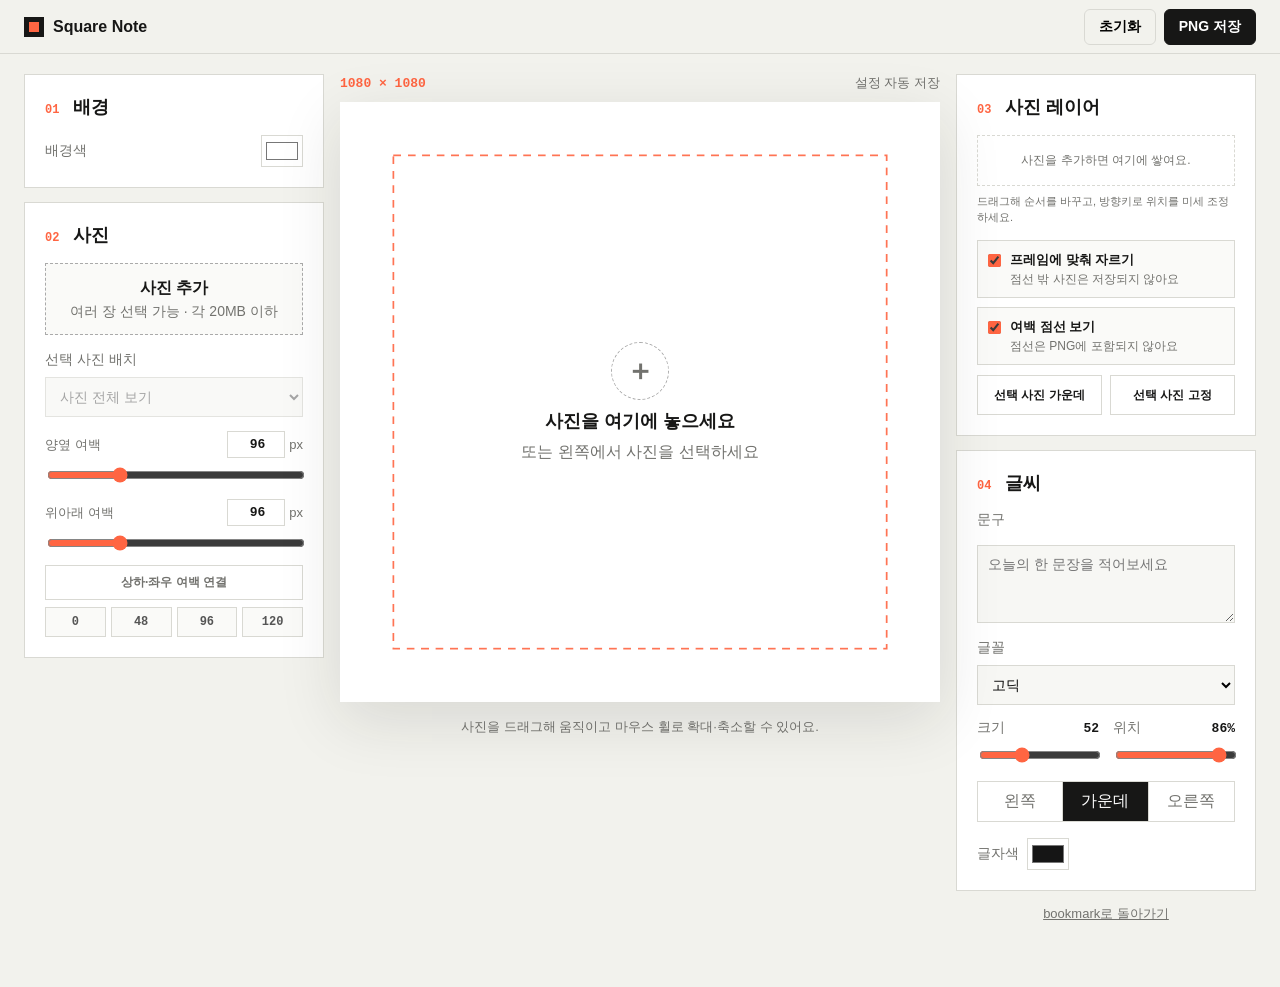
==== commit da13f801: "Add multi-image layers and precise margins" ====
--- a/access.html
+++ b/access.html
@@ -1,22 +1,26 @@
 <!doctype html>
-<html lang="ko"><head><meta charset="utf-8"><meta name="viewport" content="width=device-width,initial-scale=1"><meta name="description" content="인스타 정사각형 사진 편집기"><link rel="icon" href="assets/book-bookmark.svg"><link rel="stylesheet" href="css/access.css?v=20261003-1"><title>Square Note · bookmark</title></head>
+<html lang="ko"><head><meta charset="utf-8"><meta name="viewport" content="width=device-width,initial-scale=1"><meta name="description" content="인스타 정사각형 사진 편집기"><link rel="icon" href="assets/book-bookmark.svg"><link rel="stylesheet" href="css/access.css?v=20261003-2"><title>Square Note · bookmark</title></head>
 <body>
 <header class="topbar"><a class="brand" href="./"><i></i>Square Note</a><div><button id="reset" class="btn light">초기화</button><button id="download" class="btn dark">PNG 저장</button></div></header>
 <main class="workspace">
   <aside class="controls controls-left">
     <section class="card"><h2><em>01</em> 배경</h2><label class="background-picker"><span>배경색</span><input id="bg" type="color" value="#ffffff"></label></section>
-    <section class="card"><h2><em>02</em> 사진</h2><label class="upload" for="file"><strong>사진 선택</strong><small>JPG, PNG, WEBP · 최대 20MB</small></label><input id="file" type="file" accept="image/*" hidden>
-      <div class="grid"><label class="field wide"><span>배치</span><select id="fit"><option value="contain">사진 전체 보기</option><option value="cover">영역 가득 채우기</option></select></label><label class="field"><span>양옆 여백</span><output id="padding-x-out">96</output><input id="padding-x" type="range" min="0" max="360" value="96"></label><label class="field"><span>위아래 여백</span><output id="padding-y-out">96</output><input id="padding-y" type="range" min="0" max="360" value="96"></label></div>
+    <section class="card"><h2><em>02</em> 사진</h2><label class="upload" for="file"><strong>사진 추가</strong><small>여러 장 선택 가능 · 각 20MB 이하</small></label><input id="file" type="file" accept="image/*" multiple hidden>
+      <div class="grid"><label class="field wide"><span>선택 사진 배치</span><select id="fit"><option value="contain">사진 전체 보기</option><option value="cover">영역 가득 채우기</option></select></label></div>
+      <div class="margin-control"><div class="margin-head"><span>양옆 여백</span><label><input id="padding-x-number" type="number" min="0" max="360" step="1" value="96"> px</label></div><input id="padding-x" type="range" min="0" max="360" value="96"></div>
+      <div class="margin-control"><div class="margin-head"><span>위아래 여백</span><label><input id="padding-y-number" type="number" min="0" max="360" step="1" value="96"> px</label></div><input id="padding-y" type="range" min="0" max="360" value="96"></div>
+      <button id="link-margins" class="link-margins" type="button" aria-pressed="false">상하·좌우 여백 연결</button>
+      <div class="margin-presets" aria-label="여백 빠른 설정"><button type="button" data-margin="0">0</button><button type="button" data-margin="48">48</button><button type="button" data-margin="96">96</button><button type="button" data-margin="120">120</button></div>
     </section>
   </aside>
 
   <section class="preview"><div class="heading"><small>1080 × 1080</small><span id="status">설정 자동 저장</span></div><div id="drop" class="canvas-wrap"><canvas id="canvas" width="1080" height="1080"></canvas><div id="hint" class="hint"><b>＋</b><strong>사진을 여기에 놓으세요</strong><span>또는 왼쪽에서 사진을 선택하세요</span></div></div><p class="tip">사진을 드래그해 움직이고 마우스 휠로 확대·축소할 수 있어요.</p></section>
 
   <aside class="controls controls-right">
-    <section class="card"><h2><em>03</em> 사진 조정</h2><div class="photo-options"><label><input id="crop" type="checkbox" checked><span><strong>프레임에 맞춰 자르기</strong><small>점선 밖 사진은 저장되지 않아요</small></span></label><label><input id="guides" type="checkbox" checked><span><strong>여백 점선 보기</strong><small>점선은 PNG에 포함되지 않아요</small></span></label></div><div class="photo-actions"><button id="center" type="button">사진 가운데 맞춤</button><button id="lock" type="button" aria-pressed="false">사진 위치 고정</button></div></section>
+    <section class="card"><h2><em>03</em> 사진 레이어</h2><div id="layers" class="layers"><p class="layers-empty">사진을 추가하면 여기에 쌓여요.</p></div><p class="layer-help">드래그해 순서를 바꾸고, 방향키로 위치를 미세 조정하세요.</p><div class="photo-options"><label><input id="crop" type="checkbox" checked><span><strong>프레임에 맞춰 자르기</strong><small>점선 밖 사진은 저장되지 않아요</small></span></label><label><input id="guides" type="checkbox" checked><span><strong>여백 점선 보기</strong><small>점선은 PNG에 포함되지 않아요</small></span></label></div><div class="photo-actions"><button id="center" type="button">선택 사진 가운데</button><button id="lock" type="button" aria-pressed="false">선택 사진 고정</button></div></section>
     <section class="card"><h2><em>04</em> 글씨</h2><label class="field wide text"><span>문구</span><textarea id="text" rows="3" maxlength="120" placeholder="오늘의 한 문장을 적어보세요"></textarea></label><div class="grid"><label class="field wide"><span>글꼴</span><select id="family"><option value="Arial, sans-serif">고딕</option><option value="Georgia, serif">명조</option><option value="'Courier New', monospace">타자기</option></select></label><label class="field"><span>크기</span><output id="size-out">52</output><input id="size" type="range" min="24" max="110" value="52"></label><label class="field"><span>위치</span><output id="y-out">86%</output><input id="text-y" type="range" min="8" max="94" value="86"></label></div><div class="align"><button data-align="left">왼쪽</button><button class="on" data-align="center">가운데</button><button data-align="right">오른쪽</button></div><div class="colors"><label>글자색 <input id="text-color" type="color" value="#151515"></label></div></section>
     <button id="mobile-download" class="btn dark mobile">PNG로 저장하기</button><a class="back" href="./">bookmark로 돌아가기</a>
   </aside>
 </main>
-<script src="js/access-editor.js?v=20261003-1"></script>
+<script src="js/access-editor.js?v=20261003-2"></script>
 </body></html>
--- a/css/access.css
+++ b/css/access.css
@@ -1,6 +1,8 @@
 :root{font-family:Inter,Pretendard,"Noto Sans KR",sans-serif;color:#171716;background:#f2f2ed;--line:#d9d9d3;--orange:#ff6542;--muted:#72726e}*{box-sizing:border-box}body{margin:0;min-width:320px}button,input,select,textarea{font:inherit}.topbar{height:54px;padding:0 24px;border-bottom:1px solid var(--line);display:flex;align-items:center;justify-content:space-between;position:sticky;top:0;z-index:10;background:rgba(242,242,237,.94);backdrop-filter:blur(12px)}.brand{display:flex;align-items:center;gap:9px;color:inherit;text-decoration:none;font-size:16px;font-weight:800}.brand i{width:20px;height:20px;border:5px solid #171716;background:var(--orange)}.topbar>div{display:flex;gap:8px}.btn{border:1px solid #171716;border-radius:6px;padding:8px 14px;font-size:14px;font-weight:750;cursor:pointer}.dark{background:#171716;color:#fff}.light{background:transparent;border-color:var(--line)}
 .workspace{max-width:1480px;margin:auto;padding:20px 24px 64px;display:grid;grid-template-columns:300px minmax(420px,1fr) 300px;gap:24px;align-items:start}.controls{display:grid;gap:14px}.preview{position:fixed;top:74px;left:50%;transform:translateX(-50%);width:min(calc(100vw - 680px),760px)}.heading{width:100%;margin:0 auto 10px;display:flex;align-items:center;justify-content:space-between}.heading small{color:var(--orange);font:700 13px "Courier New"}.heading span,.tip{font-size:13px;color:var(--muted)}.canvas-wrap{position:relative;width:min(100%,calc(100vh - 144px));aspect-ratio:1;margin:auto;background:#fff;box-shadow:0 18px 60px rgba(30,30,24,.12);overflow:hidden;touch-action:none}.canvas-wrap.over{outline:4px solid var(--orange);outline-offset:4px}canvas{display:block;width:100%;height:100%}canvas.locked{cursor:not-allowed}.hint{position:absolute;inset:0;display:flex;flex-direction:column;align-items:center;justify-content:center;gap:9px;color:var(--muted);pointer-events:none;text-align:center}.hint.hide{display:none}.hint b{width:58px;height:58px;border:1px dashed #aaa;border-radius:50%;display:grid;place-items:center;font-size:28px}.hint strong{color:#171716;font-size:18px}.tip{text-align:center;margin:16px 0}.controls-left{grid-column:1}.controls-right{grid-column:3}.preview{grid-column:2}
 .card{background:#fff;border:1px solid var(--line);padding:20px}.card h2{font-size:18px;margin:0 0 16px}.card h2 em{font:700 12px "Courier New";color:var(--orange);font-style:normal;margin-right:9px}.background-picker{display:flex;align-items:center;justify-content:space-between;color:var(--muted);font-size:14px}.background-picker input,.colors input{width:42px;height:32px;padding:2px;border:1px solid var(--line);background:#fff;cursor:pointer}.upload{min-height:72px;border:1px dashed #aaa;display:flex;align-items:center;justify-content:center;flex-direction:column;gap:4px;background:#fafaf8;cursor:pointer;text-align:center}.upload:hover{border-color:var(--orange);background:#fff6f3}.upload small,.field{color:var(--muted);font-size:14px}.grid{display:grid;grid-template-columns:1fr 1fr;gap:14px;margin-top:16px}.field{display:grid;grid-template-columns:1fr auto;gap:8px;align-items:center}.field.wide{grid-column:1/-1}.field select,.field textarea{grid-column:1/-1;width:100%;padding:10px;border:1px solid var(--line);background:#f7f7f4}.field input[type=range]{grid-column:1/-1;width:100%;accent-color:var(--orange)}.field output{color:#171716;font:700 13px "Courier New"}.text{display:flex;align-items:stretch;flex-direction:column}.text textarea{min-height:78px;resize:vertical;margin-top:8px}
+.margin-control{display:grid;gap:7px;margin-top:14px}.margin-head{display:flex;align-items:center;justify-content:space-between;color:var(--muted);font-size:13px}.margin-head label{display:flex;align-items:center;gap:4px}.margin-head input{width:58px;padding:5px 4px;border:1px solid var(--line);background:#fff;color:#171716;text-align:right;font:700 13px "Courier New"}.margin-control>input{width:100%;accent-color:var(--orange)}.link-margins{width:100%;margin-top:12px;padding:8px;border:1px solid var(--line);background:#fff;color:var(--muted);font-size:12px;font-weight:700;cursor:pointer}.link-margins.on{color:#fff;background:#171716;border-color:#171716}.margin-presets{display:grid;grid-template-columns:repeat(4,1fr);gap:5px;margin-top:7px}.margin-presets button{padding:7px 3px;border:1px solid var(--line);background:#fafaf8;color:#555;font:700 12px "Courier New";cursor:pointer}.margin-presets button:hover{border-color:var(--orange);color:var(--orange)}
+.layers{display:grid;gap:6px;max-height:210px;overflow:auto}.layers-empty{margin:0;padding:16px;border:1px dashed var(--line);color:var(--muted);font-size:12px;text-align:center}.layer-item{display:grid;grid-template-columns:16px 36px minmax(0,1fr) repeat(5,26px);gap:3px;align-items:center;padding:5px;border:1px solid var(--line);background:#fafaf8}.layer-item.selected{border-color:#2563eb;box-shadow:inset 3px 0 #2563eb}.layer-item.dragging{opacity:.5}.drag-handle{color:#aaa;font-size:12px;cursor:grab}.layer-item img{width:36px;height:36px;object-fit:cover;background:#eee}.layer-item button{height:28px;padding:0;border:0;background:transparent;color:#555;font-size:13px;cursor:pointer}.layer-item button:disabled{opacity:.25;cursor:default}.layer-item .layer-name{overflow:hidden;text-overflow:ellipsis;white-space:nowrap;text-align:left;font-size:11px;font-weight:700}.layer-help{margin:8px 0 14px;color:var(--muted);font-size:11px;line-height:1.45}
 .photo-options{display:grid;gap:9px}.photo-options>label{display:flex;align-items:flex-start;gap:9px;padding:10px;border:1px solid var(--line);background:#fafaf8;cursor:pointer}.photo-options input{margin:3px 0 0;accent-color:var(--orange)}.photo-options span{display:grid;gap:2px}.photo-options strong{font-size:13px}.photo-options small{color:var(--muted);font-size:12px;line-height:1.35}.photo-actions{display:grid;grid-template-columns:1fr 1fr;gap:8px;margin-top:10px}.photo-actions button{min-height:40px;padding:8px;border:1px solid var(--line);background:#fff;color:#171716;font-size:12px;font-weight:700;cursor:pointer}.photo-actions button:hover{border-color:#171716}.photo-actions button.on{color:#fff;background:var(--orange);border-color:var(--orange)}.align{display:grid;grid-template-columns:repeat(3,1fr);border:1px solid var(--line);margin-top:16px}.align button{padding:9px;border:0;border-right:1px solid var(--line);background:#fff;color:var(--muted)}.align button:last-child{border:0}.align button.on{background:#171716;color:#fff}.colors{display:flex;gap:20px;margin-top:16px}.colors label{display:flex;align-items:center;gap:8px;color:var(--muted);font-size:14px}.back{text-align:center;color:var(--muted);font-size:13px}.mobile{display:none}
 @media(max-width:1100px){.workspace{display:flex;flex-direction:column;max-width:760px;padding:24px 18px 48px}.controls,.preview{width:100%}.controls-left{order:1}.preview{order:2;position:static;transform:none}.controls-right{order:3}.controls{margin-top:0}.preview{margin:14px 0}.canvas-wrap,.heading{width:min(100%,680px)}}
 @media(max-width:560px){.topbar{height:52px;padding:0 14px}.topbar .dark{display:none}.workspace{padding:20px 14px 44px}.heading>span{display:none}.card{padding:18px}.grid{grid-template-columns:1fr}.field.wide{grid-column:auto}.mobile{display:block;width:100%}}
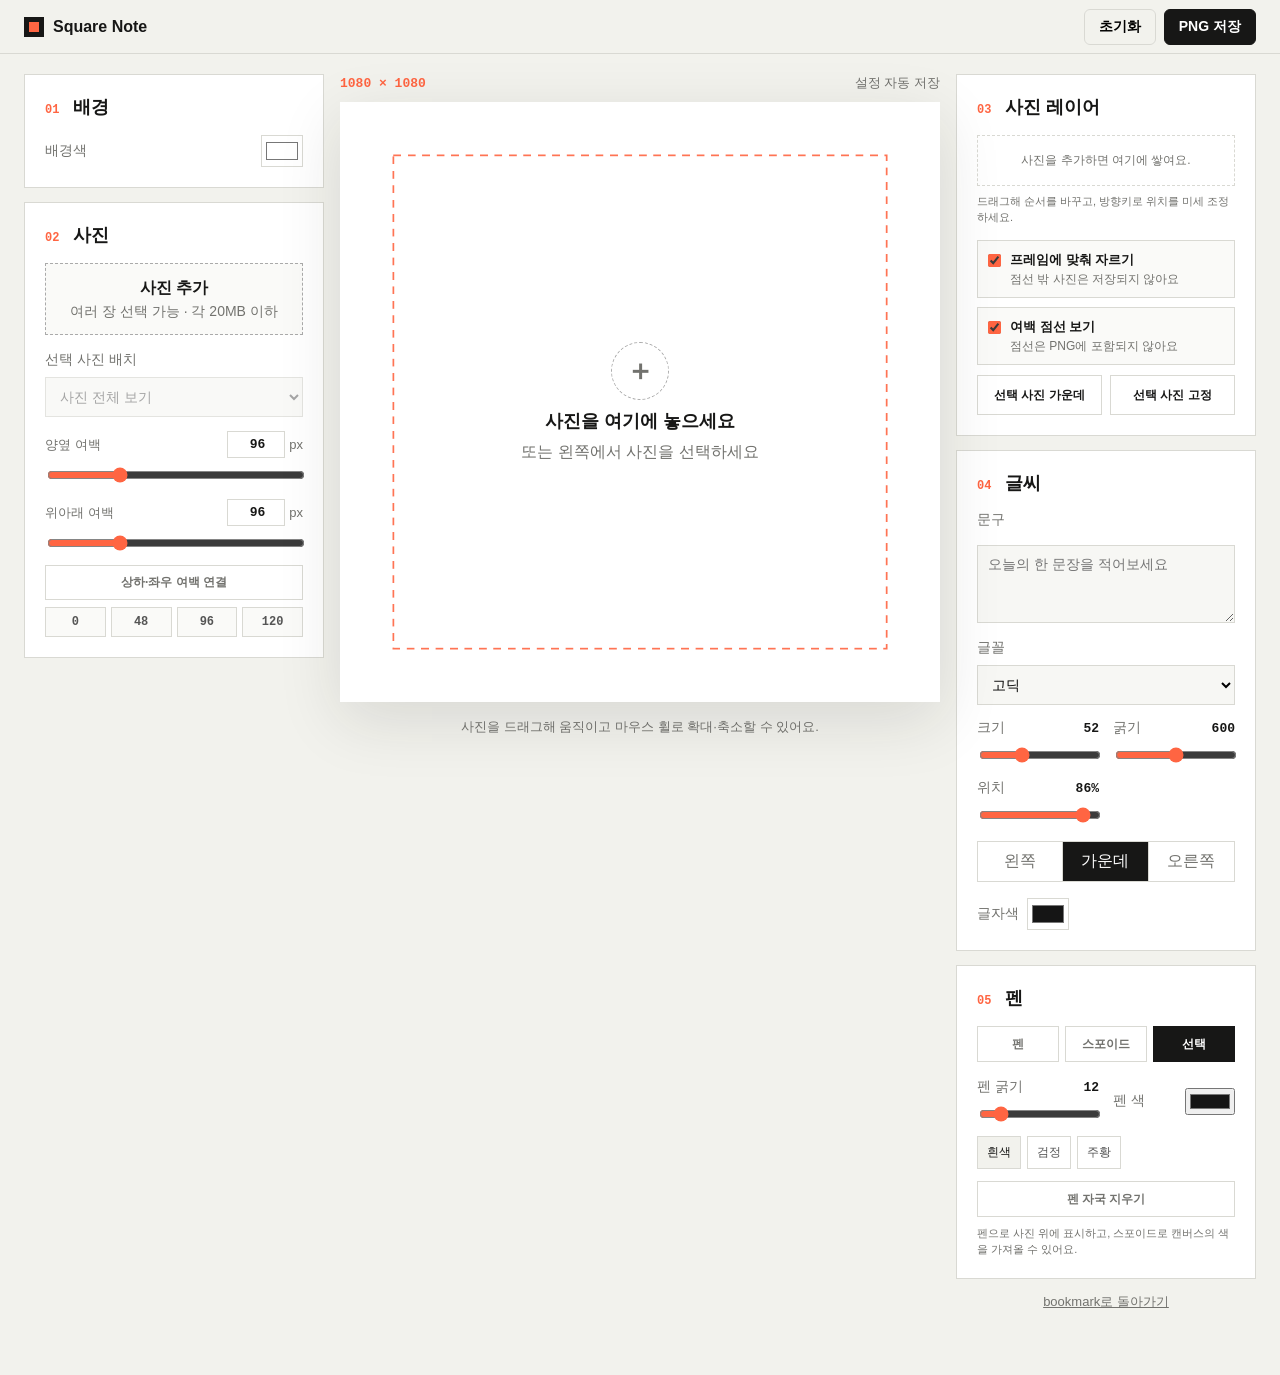
==== commit 14116b5a: "편집기에 글씨 굵기와 펜 도구 추가" ====
--- a/access.html
+++ b/access.html
@@ -18,7 +18,8 @@
 
   <aside class="controls controls-right">
     <section class="card"><h2><em>03</em> 사진 레이어</h2><div id="layers" class="layers"><p class="layers-empty">사진을 추가하면 여기에 쌓여요.</p></div><p class="layer-help">드래그해 순서를 바꾸고, 방향키로 위치를 미세 조정하세요.</p><div class="photo-options"><label><input id="crop" type="checkbox" checked><span><strong>프레임에 맞춰 자르기</strong><small>점선 밖 사진은 저장되지 않아요</small></span></label><label><input id="guides" type="checkbox" checked><span><strong>여백 점선 보기</strong><small>점선은 PNG에 포함되지 않아요</small></span></label></div><div class="photo-actions"><button id="center" type="button">선택 사진 가운데</button><button id="lock" type="button" aria-pressed="false">선택 사진 고정</button></div></section>
-    <section class="card"><h2><em>04</em> 글씨</h2><label class="field wide text"><span>문구</span><textarea id="text" rows="3" maxlength="120" placeholder="오늘의 한 문장을 적어보세요"></textarea></label><div class="grid"><label class="field wide"><span>글꼴</span><select id="family"><option value="Arial, sans-serif">고딕</option><option value="Georgia, serif">명조</option><option value="'Courier New', monospace">타자기</option></select></label><label class="field"><span>크기</span><output id="size-out">52</output><input id="size" type="range" min="24" max="110" value="52"></label><label class="field"><span>위치</span><output id="y-out">86%</output><input id="text-y" type="range" min="8" max="94" value="86"></label></div><div class="align"><button data-align="left">왼쪽</button><button class="on" data-align="center">가운데</button><button data-align="right">오른쪽</button></div><div class="colors"><label>글자색 <input id="text-color" type="color" value="#151515"></label></div></section>
+    <section class="card"><h2><em>04</em> 글씨</h2><label class="field wide text"><span>문구</span><textarea id="text" rows="3" maxlength="120" placeholder="오늘의 한 문장을 적어보세요"></textarea></label><div class="grid"><label class="field wide"><span>글꼴</span><select id="family"><option value="Arial, sans-serif">고딕</option><option value="Georgia, serif">명조</option><option value="'Courier New', monospace">타자기</option></select></label><label class="field"><span>크기</span><output id="size-out">52</output><input id="size" type="range" min="24" max="110" value="52"></label><label class="field"><span>굵기</span><output id="weight-out">600</output><input id="weight" type="range" min="300" max="900" step="100" value="600"></label><label class="field"><span>위치</span><output id="y-out">86%</output><input id="text-y" type="range" min="8" max="94" value="86"></label></div><div class="align"><button data-align="left">왼쪽</button><button class="on" data-align="center">가운데</button><button data-align="right">오른쪽</button></div><div class="colors"><label>글자색 <input id="text-color" type="color" value="#151515"></label></div></section>
+    <section class="card"><h2><em>05</em> 펜</h2><div class="tool-buttons" role="group" aria-label="캔버스 도구"><button id="pen-tool" type="button" data-tool="pen">펜</button><button id="eyedropper-tool" type="button" data-tool="eyedropper">스포이드</button><button id="select-tool" type="button" class="on" data-tool="select">선택</button></div><div class="grid"><label class="field"><span>펜 굵기</span><output id="pen-size-out">12</output><input id="pen-size" type="range" min="2" max="80" value="12"></label><label class="field"><span>펜 색</span><input id="pen-color" type="color" value="#151515"></label></div><div class="swatches" aria-label="빠른 색상 선택"><button type="button" data-pen-color="#ffffff">흰색</button><button type="button" data-pen-color="#151515">검정</button><button type="button" data-pen-color="#ff6542">주황</button></div><button id="clear-strokes" class="clear-strokes" type="button">펜 자국 지우기</button><p class="tool-help">펜으로 사진 위에 표시하고, 스포이드로 캔버스의 색을 가져올 수 있어요.</p></section>
     <button id="mobile-download" class="btn dark mobile">PNG로 저장하기</button><a class="back" href="./">bookmark로 돌아가기</a>
   </aside>
 </main>
--- a/css/access.css
+++ b/css/access.css
@@ -4,6 +4,7 @@
 .margin-control{display:grid;gap:7px;margin-top:14px}.margin-head{display:flex;align-items:center;justify-content:space-between;color:var(--muted);font-size:13px}.margin-head label{display:flex;align-items:center;gap:4px}.margin-head input{width:58px;padding:5px 4px;border:1px solid var(--line);background:#fff;color:#171716;text-align:right;font:700 13px "Courier New"}.margin-control>input{width:100%;accent-color:var(--orange)}.link-margins{width:100%;margin-top:12px;padding:8px;border:1px solid var(--line);background:#fff;color:var(--muted);font-size:12px;font-weight:700;cursor:pointer}.link-margins.on{color:#fff;background:#171716;border-color:#171716}.margin-presets{display:grid;grid-template-columns:repeat(4,1fr);gap:5px;margin-top:7px}.margin-presets button{padding:7px 3px;border:1px solid var(--line);background:#fafaf8;color:#555;font:700 12px "Courier New";cursor:pointer}.margin-presets button:hover{border-color:var(--orange);color:var(--orange)}
 .layers{display:grid;gap:6px;max-height:210px;overflow:auto}.layers-empty{margin:0;padding:16px;border:1px dashed var(--line);color:var(--muted);font-size:12px;text-align:center}.layer-item{display:grid;grid-template-columns:16px 36px minmax(0,1fr) repeat(5,26px);gap:3px;align-items:center;padding:5px;border:1px solid var(--line);background:#fafaf8}.layer-item.selected{border-color:#2563eb;box-shadow:inset 3px 0 #2563eb}.layer-item.dragging{opacity:.5}.drag-handle{color:#aaa;font-size:12px;cursor:grab}.layer-item img{width:36px;height:36px;object-fit:cover;background:#eee}.layer-item button{height:28px;padding:0;border:0;background:transparent;color:#555;font-size:13px;cursor:pointer}.layer-item button:disabled{opacity:.25;cursor:default}.layer-item .layer-name{overflow:hidden;text-overflow:ellipsis;white-space:nowrap;text-align:left;font-size:11px;font-weight:700}.layer-help{margin:8px 0 14px;color:var(--muted);font-size:11px;line-height:1.45}
 .photo-options{display:grid;gap:9px}.photo-options>label{display:flex;align-items:flex-start;gap:9px;padding:10px;border:1px solid var(--line);background:#fafaf8;cursor:pointer}.photo-options input{margin:3px 0 0;accent-color:var(--orange)}.photo-options span{display:grid;gap:2px}.photo-options strong{font-size:13px}.photo-options small{color:var(--muted);font-size:12px;line-height:1.35}.photo-actions{display:grid;grid-template-columns:1fr 1fr;gap:8px;margin-top:10px}.photo-actions button{min-height:40px;padding:8px;border:1px solid var(--line);background:#fff;color:#171716;font-size:12px;font-weight:700;cursor:pointer}.photo-actions button:hover{border-color:#171716}.photo-actions button.on{color:#fff;background:var(--orange);border-color:var(--orange)}.align{display:grid;grid-template-columns:repeat(3,1fr);border:1px solid var(--line);margin-top:16px}.align button{padding:9px;border:0;border-right:1px solid var(--line);background:#fff;color:var(--muted)}.align button:last-child{border:0}.align button.on{background:#171716;color:#fff}.colors{display:flex;gap:20px;margin-top:16px}.colors label{display:flex;align-items:center;gap:8px;color:var(--muted);font-size:14px}.back{text-align:center;color:var(--muted);font-size:13px}.mobile{display:none}
+.tool-buttons{display:grid;grid-template-columns:repeat(3,1fr);gap:6px}.tool-buttons button,.clear-strokes{min-height:36px;border:1px solid var(--line);background:#fff;color:var(--muted);font-size:12px;font-weight:700;cursor:pointer}.tool-buttons button.on{background:#171716;color:#fff;border-color:#171716}.swatches{display:flex;gap:6px;margin-top:12px}.swatches button{padding:7px 9px;border:1px solid var(--line);background:#fff;color:#555;font-size:12px;cursor:pointer}.swatches button:first-child{color:#171716;background:#f2f2ed}.clear-strokes{width:100%;margin-top:12px}.tool-help{margin:9px 0 0;color:var(--muted);font-size:11px;line-height:1.45}
 @media(max-width:1100px){.workspace{display:flex;flex-direction:column;max-width:760px;padding:24px 18px 48px}.controls,.preview{width:100%}.controls-left{order:1}.preview{order:2;position:static;transform:none}.controls-right{order:3}.controls{margin-top:0}.preview{margin:14px 0}.canvas-wrap,.heading{width:min(100%,680px)}}
 @media(max-width:560px){.topbar{height:52px;padding:0 14px}.topbar .dark{display:none}.workspace{padding:20px 14px 44px}.heading>span{display:none}.card{padding:18px}.grid{grid-template-columns:1fr}.field.wide{grid-column:auto}.mobile{display:block;width:100%}}
 @media(prefers-reduced-motion:reduce){*{scroll-behavior:auto!important;transition:none!important}}
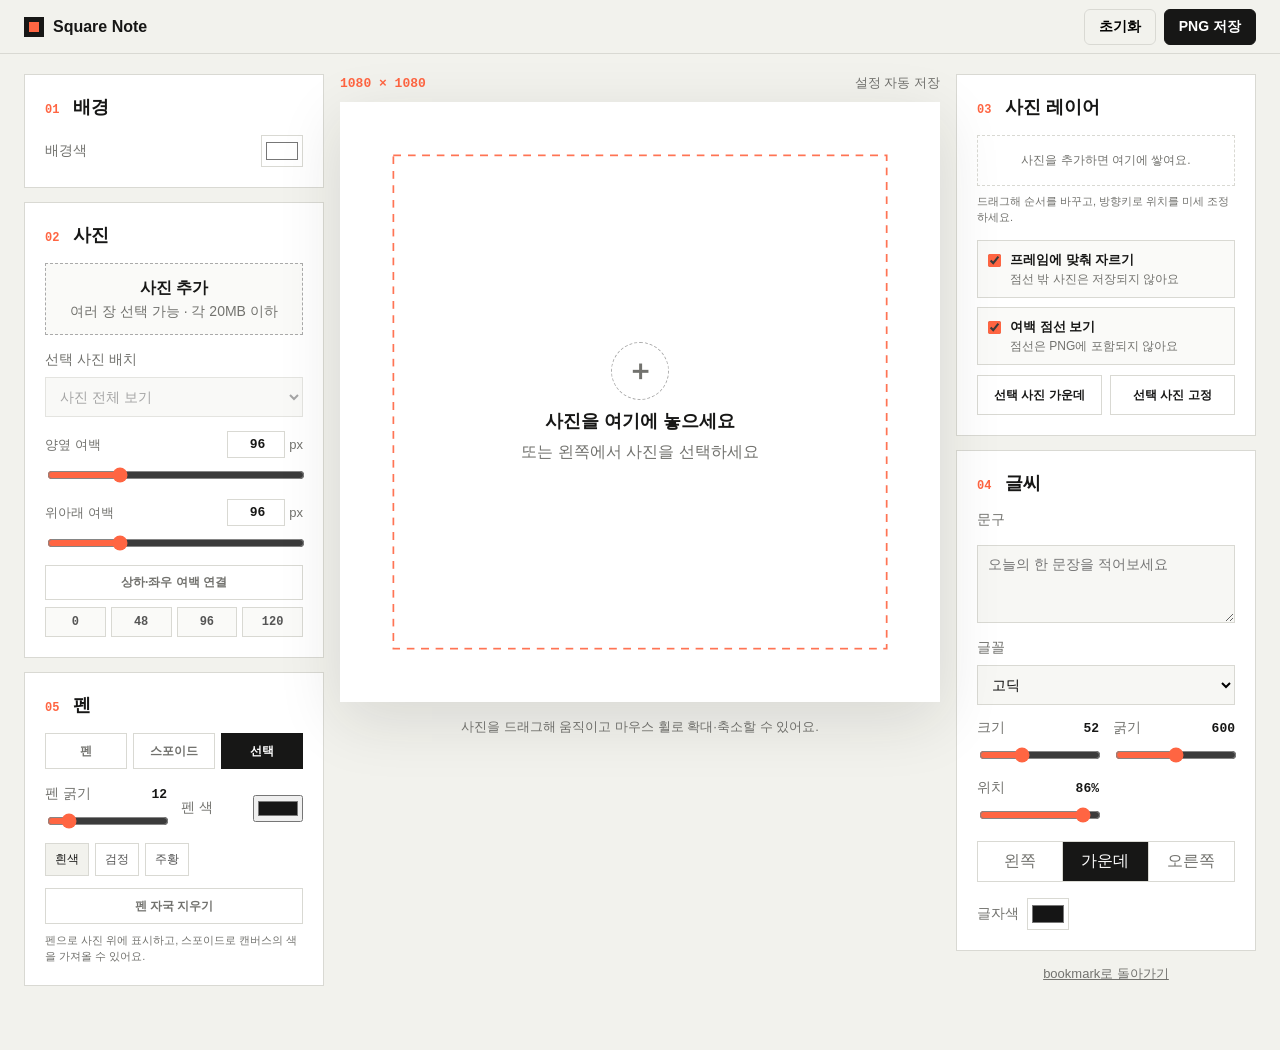
==== commit 7f02f892: "펜 도구 설정을 왼쪽으로 이동" ====
--- a/access.html
+++ b/access.html
@@ -12,6 +12,7 @@
       <button id="link-margins" class="link-margins" type="button" aria-pressed="false">상하·좌우 여백 연결</button>
       <div class="margin-presets" aria-label="여백 빠른 설정"><button type="button" data-margin="0">0</button><button type="button" data-margin="48">48</button><button type="button" data-margin="96">96</button><button type="button" data-margin="120">120</button></div>
     </section>
+    <section class="card"><h2><em>05</em> 펜</h2><div class="tool-buttons" role="group" aria-label="캔버스 도구"><button id="pen-tool" type="button" data-tool="pen">펜</button><button id="eyedropper-tool" type="button" data-tool="eyedropper">스포이드</button><button id="select-tool" type="button" class="on" data-tool="select">선택</button></div><div class="grid"><label class="field"><span>펜 굵기</span><output id="pen-size-out">12</output><input id="pen-size" type="range" min="2" max="80" value="12"></label><label class="field"><span>펜 색</span><input id="pen-color" type="color" value="#151515"></label></div><div class="swatches" aria-label="빠른 색상 선택"><button type="button" data-pen-color="#ffffff">흰색</button><button type="button" data-pen-color="#151515">검정</button><button type="button" data-pen-color="#ff6542">주황</button></div><button id="clear-strokes" class="clear-strokes" type="button">펜 자국 지우기</button><p class="tool-help">펜으로 사진 위에 표시하고, 스포이드로 캔버스의 색을 가져올 수 있어요.</p></section>
   </aside>
 
   <section class="preview"><div class="heading"><small>1080 × 1080</small><span id="status">설정 자동 저장</span></div><div id="drop" class="canvas-wrap"><canvas id="canvas" width="1080" height="1080"></canvas><div id="hint" class="hint"><b>＋</b><strong>사진을 여기에 놓으세요</strong><span>또는 왼쪽에서 사진을 선택하세요</span></div></div><p class="tip">사진을 드래그해 움직이고 마우스 휠로 확대·축소할 수 있어요.</p></section>
@@ -19,7 +20,6 @@
   <aside class="controls controls-right">
     <section class="card"><h2><em>03</em> 사진 레이어</h2><div id="layers" class="layers"><p class="layers-empty">사진을 추가하면 여기에 쌓여요.</p></div><p class="layer-help">드래그해 순서를 바꾸고, 방향키로 위치를 미세 조정하세요.</p><div class="photo-options"><label><input id="crop" type="checkbox" checked><span><strong>프레임에 맞춰 자르기</strong><small>점선 밖 사진은 저장되지 않아요</small></span></label><label><input id="guides" type="checkbox" checked><span><strong>여백 점선 보기</strong><small>점선은 PNG에 포함되지 않아요</small></span></label></div><div class="photo-actions"><button id="center" type="button">선택 사진 가운데</button><button id="lock" type="button" aria-pressed="false">선택 사진 고정</button></div></section>
     <section class="card"><h2><em>04</em> 글씨</h2><label class="field wide text"><span>문구</span><textarea id="text" rows="3" maxlength="120" placeholder="오늘의 한 문장을 적어보세요"></textarea></label><div class="grid"><label class="field wide"><span>글꼴</span><select id="family"><option value="Arial, sans-serif">고딕</option><option value="Georgia, serif">명조</option><option value="'Courier New', monospace">타자기</option></select></label><label class="field"><span>크기</span><output id="size-out">52</output><input id="size" type="range" min="24" max="110" value="52"></label><label class="field"><span>굵기</span><output id="weight-out">600</output><input id="weight" type="range" min="300" max="900" step="100" value="600"></label><label class="field"><span>위치</span><output id="y-out">86%</output><input id="text-y" type="range" min="8" max="94" value="86"></label></div><div class="align"><button data-align="left">왼쪽</button><button class="on" data-align="center">가운데</button><button data-align="right">오른쪽</button></div><div class="colors"><label>글자색 <input id="text-color" type="color" value="#151515"></label></div></section>
-    <section class="card"><h2><em>05</em> 펜</h2><div class="tool-buttons" role="group" aria-label="캔버스 도구"><button id="pen-tool" type="button" data-tool="pen">펜</button><button id="eyedropper-tool" type="button" data-tool="eyedropper">스포이드</button><button id="select-tool" type="button" class="on" data-tool="select">선택</button></div><div class="grid"><label class="field"><span>펜 굵기</span><output id="pen-size-out">12</output><input id="pen-size" type="range" min="2" max="80" value="12"></label><label class="field"><span>펜 색</span><input id="pen-color" type="color" value="#151515"></label></div><div class="swatches" aria-label="빠른 색상 선택"><button type="button" data-pen-color="#ffffff">흰색</button><button type="button" data-pen-color="#151515">검정</button><button type="button" data-pen-color="#ff6542">주황</button></div><button id="clear-strokes" class="clear-strokes" type="button">펜 자국 지우기</button><p class="tool-help">펜으로 사진 위에 표시하고, 스포이드로 캔버스의 색을 가져올 수 있어요.</p></section>
     <button id="mobile-download" class="btn dark mobile">PNG로 저장하기</button><a class="back" href="./">bookmark로 돌아가기</a>
   </aside>
 </main>
